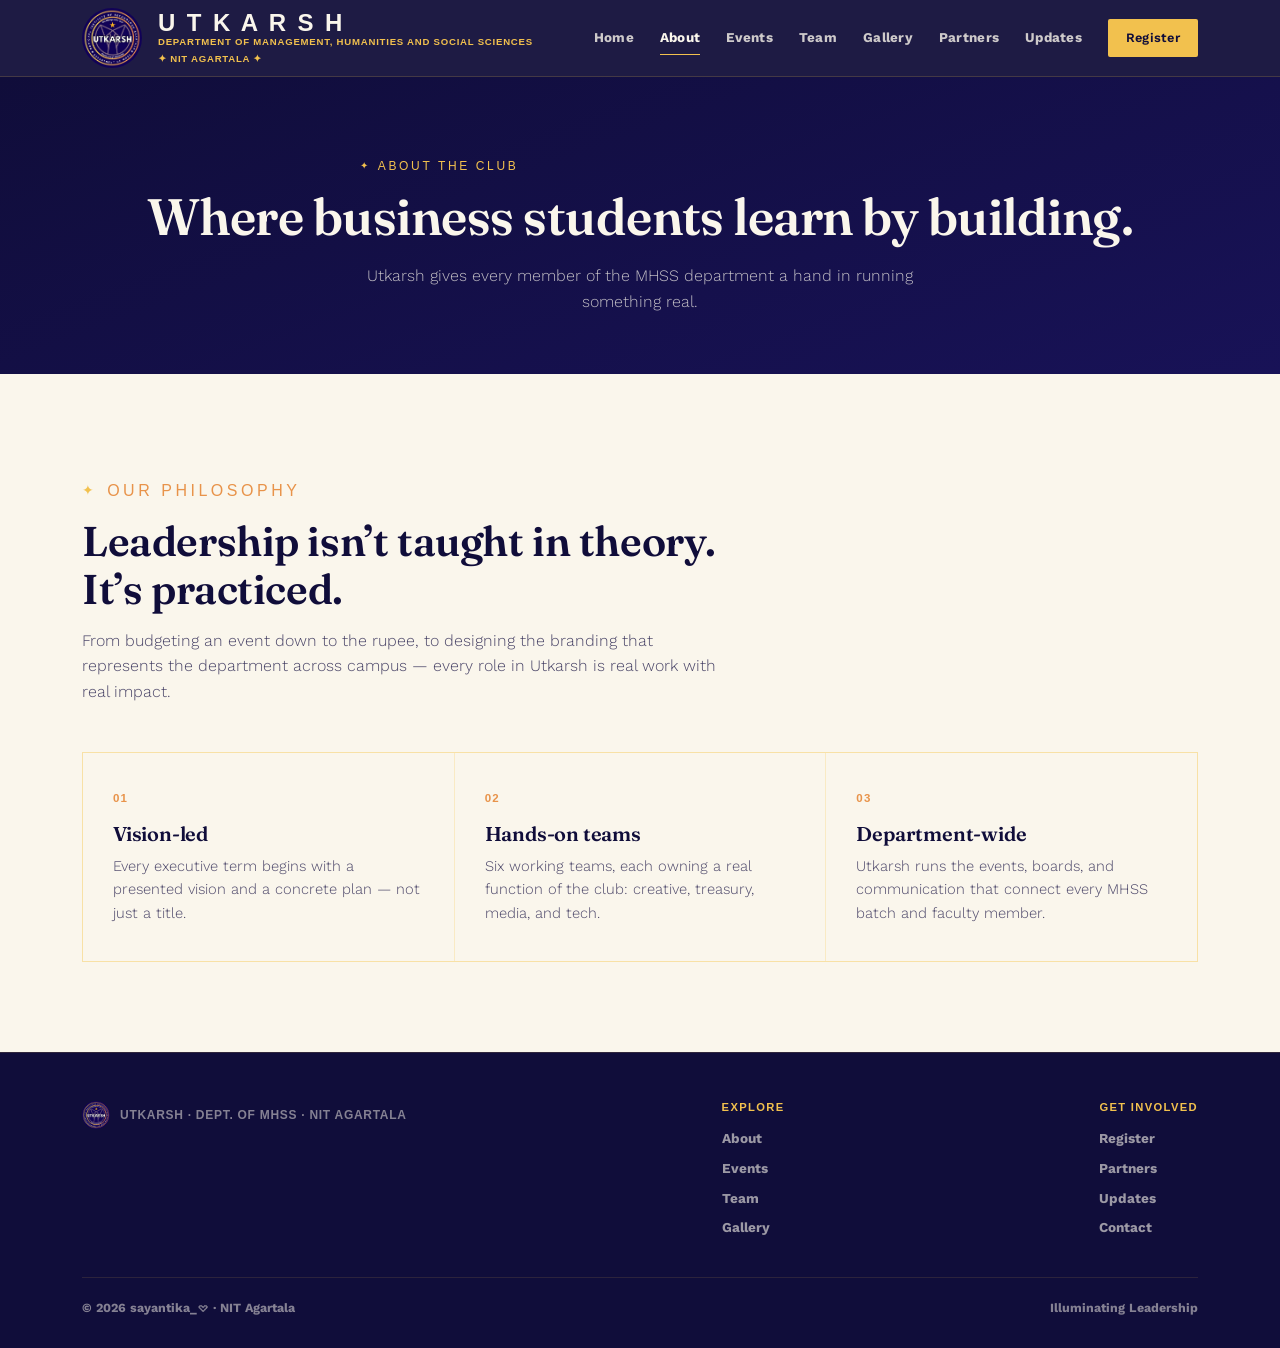
==== about.html @ 3e330f51 "Add files via upload" ====
<!DOCTYPE html>
<html lang="en">

<head>
  <meta charset="UTF-8">
  <meta name="viewport" content="width=device-width, initial-scale=1.0">
  <title>About — Utkarsh | NIT Agartala</title>
  <link rel="preconnect" href="https://fonts.googleapis.com">
  <link rel="preconnect" href="https://fonts.gstatic.com" crossorigin>
  <link
    href="https://fonts.googleapis.com/css2?family=Fraunces:ital,opsz,wght@0,9..144,300;0,9..144,500;0,9..144,600;0,9..144,700;1,9..144,500&family=Work+Sans:wght@300;400;500;600&family=Space+Mono:wght@400;700&display=swap"
    rel="stylesheet">
  <link rel="stylesheet" href="css/styles.css">
</head>

<body>

  <header>
    <nav class="wrap">
      <a href="index.html" class="brand">
        <img src="assets/utkarsh-logo.jpg" alt="Utkarsh seal">

        <div class="brand-text">
          <strong>U T K A R S H</strong>
          <span><b>Department of Management, Humanities and Social Sciences</span>
          <span>✦ NIT Agartala ✦</span>
        </div>

      </a>
      <div class="nav-links" id="navLinks">
        <a href="index.html">Home</a>
        <a href="about.html" class="active">About</a>
        <a href="events.html">Events</a>
        <a href="team.html">Team</a>
        <a href="gallery.html">Gallery</a>
        <a href="partners.html">Partners</a>
        <a href="updates.html">Updates</a>
        <a href="register.html" class="nav-cta">Register</a>
      </div>
      <button class="menu-btn" id="menuBtn" aria-label="Toggle menu">☰</button>
    </nav>
  </header>

  <section class="page-hero">
    <div class="wrap">
      <p class="eyebrow on-dark">About the Club</p>
      <h1>Where business students learn by building.</h1>
      <p>Utkarsh gives every member of the MHSS department a hand in running something real.</p>
    </div>
  </section>

  <section>
    <div class="wrap">
      <div class="section-head">
        <p class="eyebrow on-light">Our Philosophy</p>
        <h2>Leadership isn’t taught in theory. It’s practiced.</h2>
        <p>From budgeting an event down to the rupee, to designing the branding that represents the department across
          campus — every role in Utkarsh is real work with real impact.</p>
      </div>

      <div class="pillars">
        <div class="pillar">
          <span class="num">01</span>
          <h3>Vision-led</h3>
          <p>Every executive term begins with a presented vision and a concrete plan — not just a title.</p>
        </div>
        <div class="pillar">
          <span class="num">02</span>
          <h3>Hands-on teams</h3>
          <p>Six working teams, each owning a real function of the club: creative, treasury, media, and tech.</p>
        </div>
        <div class="pillar">
          <span class="num">03</span>
          <h3>Department-wide</h3>
          <p>Utkarsh runs the events, boards, and communication that connect every MHSS batch and faculty member.</p>
        </div>
      </div>
    </div>
  </section>

  <footer>
    <div class="wrap">
      <div class="foot-row">
        <div class="foot-brand">
          <img src="assets/utkarsh-logo.jpg" alt="Utkarsh">
          UTKARSH · DEPT. OF MHSS · NIT AGARTALA
        </div>
        <div class="foot-col">
          <h4>Explore</h4>
          <a href="about.html">About</a>
          <a href="events.html">Events</a>
          <a href="team.html">Team</a>
          <a href="gallery.html">Gallery</a>
        </div>
        <div class="foot-col">
          <h4>Get Involved</h4>
          <a href="register.html">Register</a>
          <a href="partners.html">Partners</a>
          <a href="updates.html">Updates</a>
          <a href="contact.html">Contact</a>
        </div>
      </div>
      <div class="foot-bottom">
        <span>© 2026 sayantika_𖹭 · NIT Agartala</span>
        <span>Illuminating Leadership</span>
      </div>
    </div>
  </footer>

  <script src="js/main.js"></script>
</body>

</html>
---- css/styles.css ----
:root {
  --navy-deep: #100d3a;
  --navy: #181257;
  --navy-soft: #241c73;
  --gold: #f2c14e;
  --amber: #e8934a;
  --lav: #9089b8;
  --cream: #faf6ec;
  --ink: #1a1730;
  --ink-soft: #4a4568;
  --line: rgba(242, 193, 78, 0.25);
  --white: #ffffff;
}

* {
  margin: 0;
  padding: 0;
  box-sizing: border-box;
}

html {
  scroll-behavior: smooth;
}

body {
  background: var(--cream);
  color: var(--ink);
  font-family: 'Work Sans', sans-serif;
  font-weight: 400;
  -webkit-font-smoothing: antialiased;
  overflow-x: hidden;
  line-height: 1.6;
}

@media (prefers-reduced-motion: reduce) {
  * {
    animation-duration: 0.001ms !important;
    animation-iteration-count: 1 !important;
    transition-duration: 0.001ms !important;
    scroll-behavior: auto !important;
  }
}

h1,
h2,
h3,
h4 {
  font-family: 'Fraunces', serif;
  font-weight: 600;
  letter-spacing: -0.01em;
  line-height: 1.15;
}

.eyebrow {
  font-family: 'Arial Black', Arial, sans-serif;
  font-size: 0.75rem;
  letter-spacing: 0.22em;
  text-transform: uppercase;
  display: flex;
  align-items: center;
  gap: 0.6em;
}

.eyebrow::before {
  content: "✦";
  color: var(--gold);
  font-size: 0.85em;
}

.eyebrow.on-light {
  color: var(--amber);
}

.eyebrow.on-dark {
  color: var(--gold);
}

a {
  color: inherit;
  text-decoration: none;
}

img {
  max-width: 100%;
  display: block;
}

.wrap {
  max-width: 1180px;
  margin: 0 auto;
  padding: 0 32px;
}

a:focus-visible,
button:focus-visible {
  outline: 2px solid var(--gold);
  outline-offset: 3px;
  border-radius: 3px;
}

/* ---------- NAV ---------- */
header {
  position: sticky;
  top: 0;
  z-index: 100;
  background: rgba(16, 13, 58, 0.94);
  backdrop-filter: blur(12px);
  border-bottom: 1px solid rgba(242, 193, 78, 0.18);
}

nav.wrap {
  display: flex;
  align-items: center;
  justify-content: space-between;
  height: 76px;
}

.brand {
  display: flex;
  align-items: center;
  gap: 16px;
}

.brand img {
  height: 60px;
  width: 60px;
  border-radius: 50%;
  object-fit: cover;
}

.brand-text {
  display: flex;
  flex-direction: column;
  line-height: 1.05;
}

.brand-text strong {
  font-family: 'Arial Black', Arial, sans-serif;
  font-size: 1.5rem;
  color: var(--cream);
  letter-spacing: 0.1em;
}

.brand-text span {
  font-family: 'Arial Black', Arial, sans-serif;
  font-size: 0.6rem;
  letter-spacing: 0.08em;
  color: var(--gold);
  text-transform: uppercase;
  line-height: 1.5;
}

.nav-links {
  display: flex;
  align-items: center;
  gap: 26px;
}

.nav-links a {
  font-size: 0.84rem;
  color: rgba(250, 246, 236, 0.8);
  letter-spacing: 0.02em;
  position: relative;
  padding: 4px 0;
  transition: color .2s ease;
}

.nav-links a::after {
  content: "";
  position: absolute;
  left: 0;
  bottom: -2px;
  width: 0;
  height: 1px;
  background: var(--gold);
  transition: width .25s ease;
}

.nav-links a:hover,
.nav-links a.active {
  color: var(--cream);
}

.nav-links a:hover::after,
.nav-links a.active::after {
  width: 100%;
}

.nav-cta {
  background: var(--gold) !important;
  color: var(--navy-deep) !important;
  padding: 9px 18px !important;
  border-radius: 2px;
  font-weight: 600;
  font-size: 0.8rem !important;
}

.nav-cta::after {
  display: none !important;
}

.nav-cta:hover {
  background: var(--amber) !important;
}

.menu-btn {
  display: none;
  background: none;
  border: none;
  color: var(--cream);
  font-size: 1.5rem;
  cursor: pointer;
}

/* ---------- BUTTONS ---------- */
.btn-row {
  display: flex;
  gap: 16px;
  flex-wrap: wrap;
}

.btn {
  display: inline-flex;
  align-items: center;
  gap: 8px;
  padding: 14px 26px;
  font-size: 0.88rem;
  letter-spacing: 0.02em;
  font-weight: 500;
  border-radius: 2px;
  transition: all .25s ease;
  cursor: pointer;
  border: 1px solid transparent;
}

.btn-primary {
  background: var(--gold);
  color: var(--navy-deep);
  font-weight: 600;
}

.btn-primary:hover {
  background: var(--cream);
  transform: translateY(-1px);
}

.btn-ghost {
  border-color: rgba(250, 246, 236, 0.35);
  color: var(--cream);
}

.btn-ghost:hover {
  border-color: var(--gold);
  color: var(--gold);
}

.btn-dark {
  background: var(--navy-deep);
  color: var(--cream);
}

.btn-dark:hover {
  background: var(--navy-soft);
}

/* ---------- HERO ---------- */
.hero {
  background:
    radial-gradient(circle at 78% 15%, rgba(232, 147, 74, 0.28), transparent 45%),
    radial-gradient(circle at 15% 85%, rgba(242, 193, 78, 0.14), transparent 40%),
    linear-gradient(160deg, var(--navy-deep) 0%, var(--navy) 55%, var(--navy-soft) 100%);
  color: var(--cream);
  position: relative;
  overflow: hidden;
  padding: 96px 0 110px;
}

.hero-grid {
  display: grid;
  grid-template-columns: 1.1fr 0.9fr;
  gap: 40px;
  align-items: center;
}

.hero h1 {
  font-size: clamp(2.6rem, 5.4vw, 4.5rem);
  color: var(--cream);
  margin: 18px 0 22px;
}

.hero h1 em {
  font-style: italic;
  color: var(--gold);
  font-weight: 500;
}

.hero p.lede {
  font-size: 1.08rem;
  line-height: 1.65;
  color: rgba(250, 246, 236, 0.78);
  max-width: 480px;
  margin-bottom: 34px;
  font-weight: 300;
}

/* seal */
.seal-wrap {
  position: relative;
  width: 100%;
  max-width: 430px;
  aspect-ratio: 1/1;
  margin: 0 auto;
}

.orbit-ring {
  position: absolute;
  inset: 0;
  animation: spin 60s linear infinite;
}

@keyframes spin {
  to {
    transform: rotate(360deg);
  }
}

.seal-core {
  position: absolute;
  inset: 14%;
  border-radius: 50%;
  background: radial-gradient(circle at 35% 30%, rgba(242, 193, 78, 0.35), rgba(255, 255, 255, 0.03) 60%);
  display: flex;
  align-items: center;
  justify-content: center;
  box-shadow: 0 0 60px rgba(242, 193, 78, 0.25), inset 0 0 40px rgba(0, 0, 0, 0.35);
}

.seal-core img {
  width: 74%;
  border-radius: 50%;
  filter: drop-shadow(0 8px 30px rgba(0, 0, 0, 0.45));
  animation: breathe 5s ease-in-out infinite;
}

@keyframes breathe {

  0%,
  100% {
    transform: scale(1);
  }

  50% {
    transform: scale(1.025);
  }
}

.seal-dot {
  position: absolute;
  width: 8px;
  height: 8px;
  border-radius: 50%;
  background: var(--gold);
  top: 2%;
  left: 50%;
  transform: translateX(-50%);
  box-shadow: 0 0 10px 2px rgba(242, 193, 78, 0.7);
}

/* ---------- SECTION SHELL ---------- */
section {
  padding: 90px 0;
}

.section-head {
  max-width: 640px;
  margin-bottom: 48px;
}

.section-head h2 {
  font-size: clamp(1.9rem, 3.4vw, 2.6rem);
  margin-top: 14px;
  color: var(--navy-deep);
}

.section-head p {
  color: var(--ink-soft);
  font-size: 1rem;
  margin-top: 14px;
  font-weight: 300;
}

/* ---------- ABOUT PILLARS ---------- */
.pillars {
  display: grid;
  grid-template-columns: repeat(3, 1fr);
  gap: 1px;
  background: var(--line);
  border: 1px solid var(--line);
}

.pillar {
  background: var(--cream);
  padding: 36px 30px;
}

.pillar .num {
  font-family: 'Arial Black', Arial, sans-serif;
  font-size: 0.72rem;
  color: var(--amber);
  letter-spacing: 0.1em;
  margin-bottom: 14px;
  display: block;
}

.pillar h3 {
  font-size: 1.25rem;
  color: var(--navy-deep);
  margin-bottom: 10px;
}

.pillar p {
  color: var(--ink-soft);
  font-size: 0.92rem;
  line-height: 1.6;
  font-weight: 300;
}

/* ---------- TEAMS / CARDS ---------- */
.team-grid,
.event-grid,
.partner-grid {
  display: grid;
  grid-template-columns: repeat(auto-fit, minmax(260px, 1fr));
  gap: 22px;
}

.card {
  background: #fff;
  border: 1px solid rgba(24, 18, 87, 0.08);
  border-radius: 2px;
  padding: 28px 24px;
  transition: transform .25s ease, box-shadow .25s ease;
}

.card:hover {
  transform: translateY(-4px);
  box-shadow: 0 12px 30px rgba(16, 13, 58, 0.08);
}

.card .tag {
  font-family: 'Arial Black', Arial, sans-serif;
  font-size: 0.65rem;
  letter-spacing: 0.14em;
  color: var(--gold);
  text-transform: uppercase;
  margin-bottom: 12px;
  display: block;
}

.card h3 {
  font-size: 1.2rem;
  color: var(--navy-deep);
  margin-bottom: 12px;
}

.card p,
.card li {
  font-size: 0.9rem;
  color: var(--ink-soft);
  font-weight: 300;
  line-height: 1.55;
}

.card ul {
  list-style: none;
  margin-top: 12px;
}

.card li {
  padding-left: 16px;
  position: relative;
  margin-bottom: 8px;
}

.card li::before {
  content: "";
  position: absolute;
  left: 0;
  top: 8px;
  width: 5px;
  height: 5px;
  border-radius: 50%;
  background: var(--amber);
}

/* dark variant */
.teams-dark {
  background: var(--navy-deep);
  color: var(--cream);
}

.teams-dark .section-head h2 {
  color: var(--cream);
}

.teams-dark .section-head p {
  color: rgba(250, 246, 236, 0.65);
}

.teams-dark .card {
  background: var(--navy);
  border-color: rgba(242, 193, 78, 0.15);
}

.teams-dark .card h3 {
  color: var(--cream);
}

.teams-dark .card p,
.teams-dark .card li {
  color: rgba(250, 246, 236, 0.72);
}

/* ---------- GALLERY TIMELINE ---------- */
.timeline {
  position: relative;
  max-width: 800px;
  margin: 0 auto;
}

.timeline::before {
  content: "";
  position: absolute;
  left: 28px;
  top: 0;
  bottom: 0;
  width: 2px;
  background: var(--line);
}

.timeline-item {
  position: relative;
  padding-left: 80px;
  margin-bottom: 50px;
}

.timeline-item::before {
  content: "";
  position: absolute;
  left: 20px;
  top: 8px;
  width: 18px;
  height: 18px;
  border-radius: 50%;
  background: var(--gold);
  border: 4px solid var(--cream);
  box-shadow: 0 0 0 2px var(--gold);
}

.timeline-year {
  font-family: 'Arial Black', Arial, sans-serif;
  font-size: 0.85rem;
  color: var(--amber);
  letter-spacing: 0.1em;
  margin-bottom: 8px;
}

.timeline-content {
  background: #fff;
  border: 1px solid rgba(24, 18, 87, 0.08);
  padding: 24px;
  border-radius: 2px;
}

.timeline-content h3 {
  font-size: 1.25rem;
  color: var(--navy-deep);
  margin-bottom: 10px;
}

/* ---------- FORMS ---------- */
.form-card {
  background: #fff;
  border: 1px solid rgba(24, 18, 87, 0.08);
  padding: 40px;
  border-radius: 2px;
  max-width: 640px;
  margin: 0 auto;
}

.form-group {
  margin-bottom: 22px;
}

.form-group label {
  display: block;
  font-size: 0.85rem;
  font-weight: 500;
  color: var(--navy-deep);
  margin-bottom: 8px;
}

.form-group input,
.form-group select,
.form-group textarea {
  width: 100%;
  padding: 13px 16px;
  border: 1px solid rgba(24, 18, 87, 0.15);
  border-radius: 2px;
  font-family: inherit;
  font-size: 0.95rem;
  background: var(--cream);
  color: var(--ink);
  transition: border-color .2s;
}

.form-group input:focus,
.form-group select:focus,
.form-group textarea:focus {
  outline: none;
  border-color: var(--gold);
}

.form-group textarea {
  min-height: 120px;
  resize: vertical;
}

/* ---------- UPDATES / NOTICES ---------- */
.notice-list {
  display: flex;
  flex-direction: column;
  gap: 16px;
}

.notice {
  background: #fff;
  border-left: 4px solid var(--gold);
  padding: 20px 24px;
  border-radius: 0 2px 2px 0;
  box-shadow: 0 2px 12px rgba(16, 13, 58, 0.04);
}

.notice .date {
  font-family: 'Arial Black', Arial, sans-serif;
  font-size: 0.7rem;
  color: var(--amber);
  letter-spacing: 0.08em;
  margin-bottom: 6px;
}

.notice h4 {
  font-size: 1.05rem;
  color: var(--navy-deep);
  margin-bottom: 6px;
}

.notice p {
  font-size: 0.9rem;
  color: var(--ink-soft);
  font-weight: 300;
}

/* ---------- PARTNERS ---------- */
.partner-logo {
  height: 60px;
  object-fit: contain;
  filter: grayscale(30%);
  opacity: 0.85;
  transition: all .25s;
}

.partner-logo:hover {
  filter: grayscale(0%);
  opacity: 1;
}

/* ---------- FOOTER ---------- */
footer {
  background: var(--navy-deep);
  color: rgba(250, 246, 236, 0.5);
  padding: 48px 0 30px;
  border-top: 1px solid rgba(242, 193, 78, 0.14);
}

.foot-row {
  display: flex;
  justify-content: space-between;
  align-items: flex-start;
  flex-wrap: wrap;
  gap: 32px;
  margin-bottom: 30px;
}

.foot-brand {
  display: flex;
  align-items: center;
  gap: 10px;
  font-family: 'Arial Black', Arial, sans-serif;
  font-size: 0.75rem;
  letter-spacing: 0.06em;
}

.foot-brand img {
  height: 28px;
  width: 28px;
  border-radius: 50%;
}

.foot-col h4 {
  font-family: 'Arial Black', Arial, sans-serif;
  font-size: 0.7rem;
  letter-spacing: 0.12em;
  color: var(--gold);
  text-transform: uppercase;
  margin-bottom: 14px;
}

.foot-col a {
  display: block;
  font-size: 0.85rem;
  color: rgba(250, 246, 236, 0.6);
  margin-bottom: 8px;
  transition: color .2s;
}

.foot-col a:hover {
  color: var(--gold);
}

.foot-bottom {
  border-top: 1px solid rgba(242, 193, 78, 0.12);
  padding-top: 20px;
  display: flex;
  justify-content: space-between;
  flex-wrap: wrap;
  gap: 12px;
  font-size: 0.78rem;
}

/* ---------- PAGE HERO (inner pages) ---------- */
.page-hero {
  background: linear-gradient(160deg, var(--navy-deep), var(--navy));
  color: var(--cream);
  padding: 80px 0 60px;
  text-align: center;
}

.page-hero h1 {
  font-size: clamp(2.2rem, 4vw, 3.2rem);
  margin: 12px 0 16px;
}

.page-hero p {
  max-width: 560px;
  margin: 0 auto;
  color: rgba(250, 246, 236, 0.75);
  font-weight: 300;
}

/* ---------- RESPONSIVE ---------- */
@media (max-width:980px) {
  .hero-grid {
    grid-template-columns: 1fr;
    text-align: center;
  }

  .hero p.lede {
    margin-left: auto;
    margin-right: auto;
  }

  .btn-row {
    justify-content: center;
  }

  .seal-wrap {
    max-width: 300px;
    margin-top: 20px;
  }

  .pillars {
    grid-template-columns: 1fr;
  }

  .nav-links {
    position: fixed;
    top: 76px;
    left: 11;
    right: 0;
    bottom: 50;
    background: rgba(16, 13, 58, 0.82);
    backdrop-filter: blur(20px);
    -webkit-backdrop-filter: blur(20px);
    flex-direction: column;
    justify-content: flex-start;
    padding: 40px 32px;
    gap: 22px;
    transform: translateX(100%);
    transition: transform .3s ease;
    z-index: 99;
  }

  .nav-links.open {
    transform: translateX(0);
  }

  .menu-btn {
    display: block;
  }

  .timeline::before {
    left: 18px;
  }

  .timeline-item {
    padding-left: 60px;
  }

  .timeline-item::before {
    left: 10px;
  }
}

@media (max-width:560px) {
  .wrap {
    padding: 0 20px;
  }

  section {
    padding: 70px 0;
  }

  .form-card {
    padding: 28px 20px;
  }
}

/* ---------- FADE-UP ANIMATION ---------- */
.fade-up {
  opacity: 0;
  transform: translateY(28px);
  transition: opacity 0.7s ease, transform 0.7s ease;
}

.fade-up.visible {
  opacity: 1;
  transform: translateY(0);
}

/* Stagger children slightly */
.fade-up:nth-child(2) {
  transition-delay: 0.08s;
}

.fade-up:nth-child(3) {
  transition-delay: 0.16s;
}

.fade-up:nth-child(4) {
  transition-delay: 0.24s;
}

.fade-up:nth-child(5) {
  transition-delay: 0.32s;
}

.fade-up:nth-child(6) {
  transition-delay: 0.40s;
}

/* ---------- SMALL UTILITIES ---------- */
.text-center {
  text-align: center;
}

.mt-40 {
  margin-top: 40px;
}

.mt-60 {
  margin-top: 60px;
}
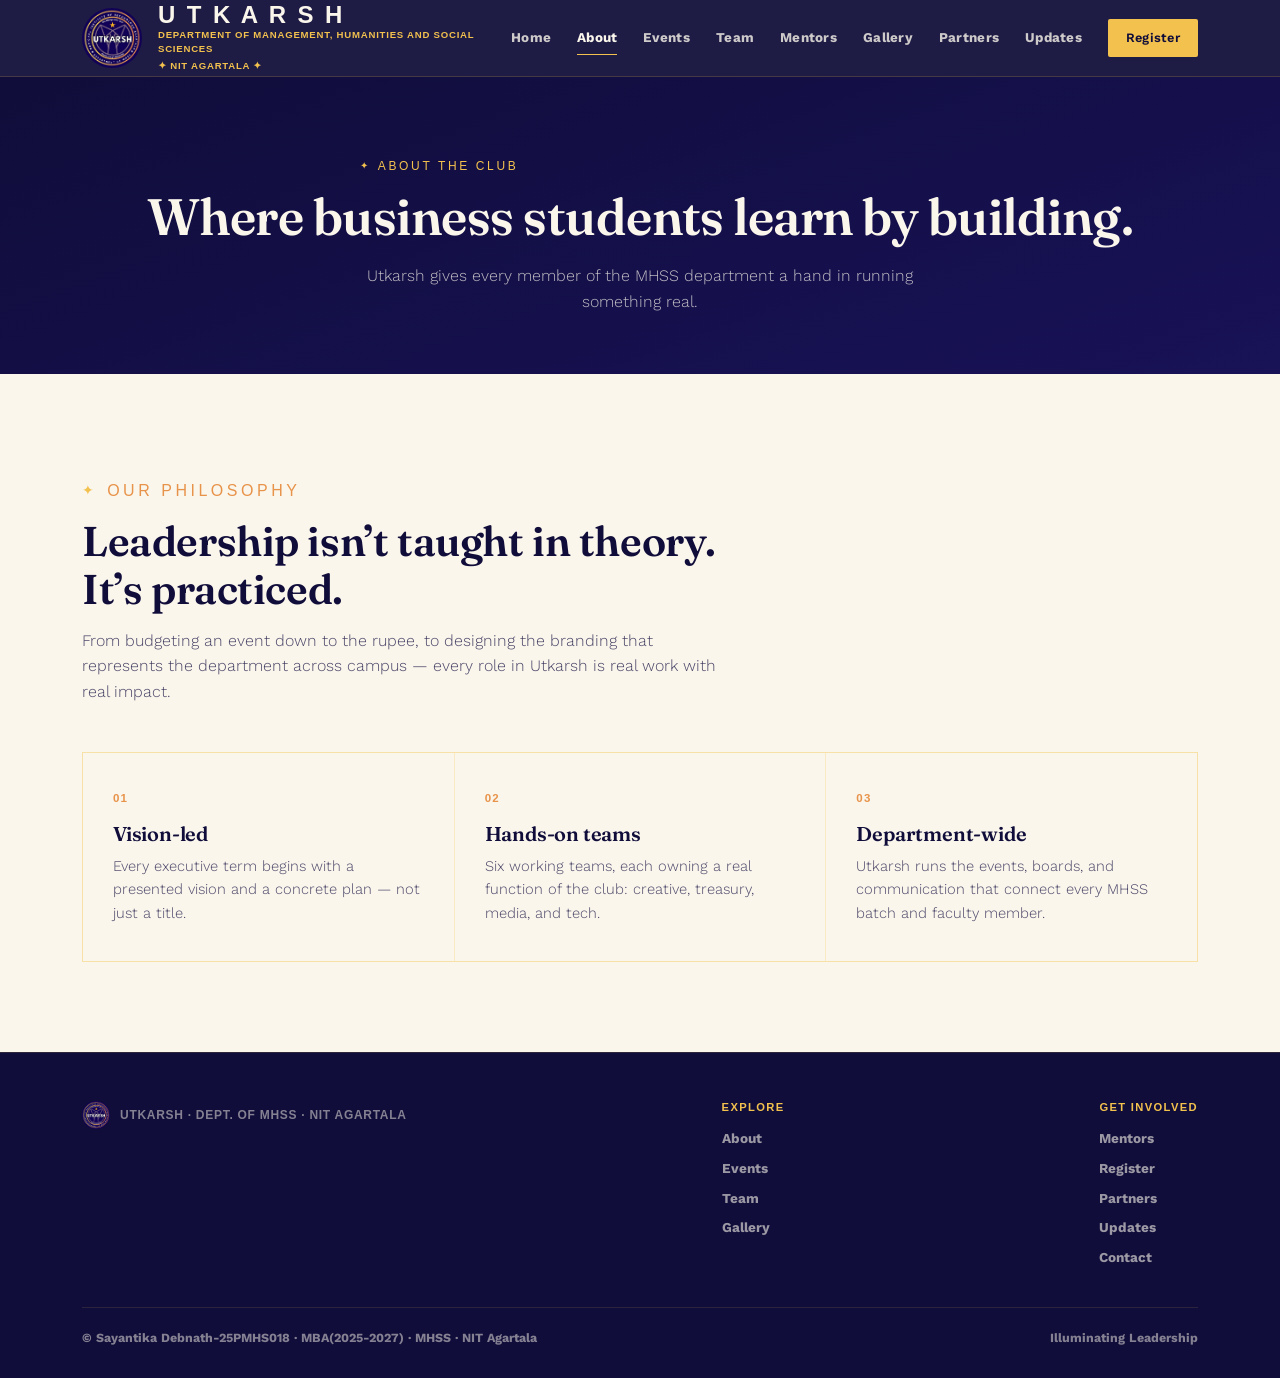
==== commit 2e632111: "Update about.html" ====
--- a/about.html
+++ b/about.html
@@ -29,9 +29,10 @@
       </a>
       <div class="nav-links" id="navLinks">
         <a href="index.html">Home</a>
-        <a href="about.html" class="active">About</a>
+        <a href="about.html">About</a>
         <a href="events.html">Events</a>
         <a href="team.html">Team</a>
+        <a href="mentors.html">Mentors</a>
         <a href="gallery.html">Gallery</a>
         <a href="partners.html">Partners</a>
         <a href="updates.html">Updates</a>
@@ -94,6 +95,7 @@
         </div>
         <div class="foot-col">
           <h4>Get Involved</h4>
+          <a href="mentors.html">Mentors</a>
           <a href="register.html">Register</a>
           <a href="partners.html">Partners</a>
           <a href="updates.html">Updates</a>
@@ -101,7 +103,7 @@
         </div>
       </div>
       <div class="foot-bottom">
-        <span>© 2026 sayantika_𖹭 · NIT Agartala</span>
+        <span>© Sayantika Debnath-25PMHS018 · MBA(2025-2027) · MHSS · NIT Agartala</span>
         <span>Illuminating Leadership</span>
       </div>
     </div>
@@ -110,4 +112,4 @@
   <script src="js/main.js"></script>
 </body>
 
-</html>+</html>
--- a/css/styles.css
+++ b/css/styles.css
@@ -647,6 +647,27 @@
   color: var(--amber);
   letter-spacing: 0.08em;
   margin-bottom: 6px;
+}
+
+.nav-links a::after {
+  content: "";
+  position: absolute;
+  left: 0;
+  bottom: -2px;
+  width: 0;
+  height: 1px;
+  background: var(--gold);
+  transition: width .25s ease;
+}
+
+.nav-links a:hover,
+.nav-links a.active {
+  color: var(--cream);
+}
+
+.nav-links a:hover::after,
+.nav-links a.active::after {
+  width: 100%;
 }
 
 .notice h4 {
@@ -880,4 +901,302 @@
 
 .mt-60 {
   margin-top: 60px;
-}+}
+
+/* ========== Success Popup ========== */
+.success-overlay {
+  position: fixed;
+  inset: 0;
+  background: rgba(16, 13, 58, 0.75);
+  backdrop-filter: blur(6px);
+  display: flex;
+  align-items: center;
+  justify-content: center;
+  z-index: 9999;
+  opacity: 0;
+  visibility: hidden;
+  transition: all 0.3s ease;
+}
+
+.success-overlay.show {
+  opacity: 1;
+  visibility: visible;
+}
+
+.success-modal {
+  background: var(--cream);
+  width: 90%;
+  max-width: 420px;
+  border-radius: 12px;
+  padding: 40px 30px;
+  text-align: center;
+  box-shadow: 0 25px 50px rgba(0, 0, 0, 0.25);
+  transform: scale(0.8);
+  transition: transform 0.35s cubic-bezier(0.34, 1.56, 0.64, 1);
+}
+
+.success-overlay.show .success-modal {
+  transform: scale(1);
+}
+
+.success-icon {
+  font-size: 4.5rem;
+  margin-bottom: 16px;
+  animation: clap 0.8s ease infinite alternate;
+}
+
+@keyframes clap {
+  from {
+    transform: scale(1) rotate(-8deg);
+  }
+
+  to {
+    transform: scale(1.15) rotate(8deg);
+  }
+}
+
+.success-modal h3 {
+  font-size: 1.6rem;
+  color: var(--navy-deep);
+  margin-bottom: 10px;
+}
+
+.success-modal p {
+  color: var(--ink-soft);
+  font-size: 1rem;
+  margin-bottom: 28px;
+  line-height: 1.5;
+}
+
+.success-modal .btn {
+  min-width: 140px;
+  justify-content: center;
+}
+
+/* ========== MENTORS PAGE ========== */
+.mentors-grid {
+  display: grid;
+  grid-template-columns: repeat(auto-fit, minmax(240px, 1fr));
+  gap: 36px;
+  max-width: 1100px;
+  margin: 0 auto;
+}
+
+.mentor-card {
+  background: #fff;
+  border-radius: 6px;
+  overflow: hidden;
+  text-align: center;
+  transition: transform 0.3s ease, box-shadow 0.3s ease;
+  border: 1px solid rgba(24, 18, 87, 0.06);
+}
+
+.mentor-card:hover {
+  transform: translateY(-6px);
+  box-shadow: 0 18px 40px rgba(16, 13, 58, 0.12);
+}
+
+/* Sleek Frame */
+.mentor-frame {
+  position: relative;
+  width: 100%;
+  aspect-ratio: 3/4;
+  overflow: hidden;
+  background: var(--navy-deep);
+  padding: 10px;
+}
+
+.mentor-frame::before {
+  content: "";
+  position: absolute;
+  inset: 8px;
+  border: 1.5px solid var(--gold);
+  border-radius: 2px;
+  pointer-events: none;
+  z-index: 2;
+}
+
+.mentor-frame img {
+  width: 100%;
+  height: 100%;
+  object-fit: cover;
+  object-position: top center;
+  display: block;
+  border-radius: 2px;
+}
+
+.mentor-info {
+  padding: 22px 18px 26px;
+}
+
+.mentor-info h3 {
+  font-size: 1.2rem;
+  color: var(--navy-deep);
+  margin-bottom: 6px;
+  font-weight: 600;
+}
+
+.mentor-info .designation {
+  font-family: 'Space Mono', monospace;
+  font-size: 0.72rem;
+  letter-spacing: 0.08em;
+  color: var(--amber);
+  text-transform: uppercase;
+  margin-bottom: 4px;
+}
+
+.mentor-info .dept {
+  font-size: 0.88rem;
+  color: var(--ink-soft);
+  margin-bottom: 12px;
+  font-weight: 300;
+}
+
+.mentor-email {
+  display: inline-block;
+  font-size: 0.84rem;
+  color: var(--navy);
+  border-bottom: 1px solid transparent;
+  transition: all 0.2s ease;
+}
+
+.mentor-email:hover {
+  color: var(--amber);
+  border-bottom-color: var(--amber);
+}
+
+/* Responsive */
+@media (max-width: 600px) {
+  .mentors-grid {
+    grid-template-columns: repeat(auto-fit, minmax(200px, 1fr));
+    gap: 24px;
+  }
+}
+
+/* ========== TEAM MEMBERS (Interactive Cards) ========== */
+.section-label {
+  margin-bottom: 28px;
+}
+
+.team-members-grid {
+  display: grid;
+  grid-template-columns: repeat(auto-fit, minmax(240px, 1fr));
+  gap: 32px;
+}
+
+.team-members-grid.leadership {
+  grid-template-columns: repeat(auto-fit, minmax(280px, 1fr));
+  max-width: 700px;
+  margin: 0 auto 20px;
+}
+
+.member-card {
+  background: #fff;
+  border-radius: 8px;
+  overflow: hidden;
+  text-align: center;
+  transition: all 0.35s cubic-bezier(0.25, 0.8, 0.25, 1);
+  border: 1px solid rgba(24, 18, 87, 0.06);
+  position: relative;
+}
+
+.member-card:hover {
+  transform: translateY(-8px);
+  box-shadow: 0 20px 45px rgba(16, 13, 58, 0.14);
+}
+
+/* Creative Frame */
+.member-frame {
+  position: relative;
+  width: 100%;
+  aspect-ratio: 1/1.15;
+  overflow: hidden;
+  background: linear-gradient(145deg, var(--navy-deep), var(--navy-soft));
+}
+
+.member-frame img {
+  width: 100%;
+  height: 100%;
+  object-fit: cover;
+  object-position: top center;
+  transition: transform 0.5s ease;
+}
+
+.member-card:hover .member-frame img {
+  transform: scale(1.06);
+}
+
+/* Dynamic gold frame border */
+.frame-border {
+  position: absolute;
+  inset: 12px;
+  border: 1.5px solid var(--gold);
+  border-radius: 4px;
+  pointer-events: none;
+  z-index: 2;
+  opacity: 0.85;
+  transition: all 0.35s ease;
+}
+
+.member-card:hover .frame-border {
+  inset: 8px;
+  opacity: 1;
+  box-shadow: 0 0 0 1px rgba(242, 193, 78, 0.3);
+}
+
+/* Featured (President & GS) stronger frame */
+.member-card.featured .frame-border {
+  border-width: 2px;
+  inset: 14px;
+}
+
+.member-card.featured:hover .frame-border {
+  inset: 10px;
+}
+
+.member-info {
+  padding: 22px 16px 26px;
+}
+
+.member-info .role {
+  display: inline-block;
+  font-family: 'Space Mono', monospace;
+  font-size: 0.68rem;
+  letter-spacing: 0.12em;
+  text-transform: uppercase;
+  color: var(--amber);
+  margin-bottom: 8px;
+}
+
+.member-info h3 {
+  font-size: 1.15rem;
+  color: var(--navy-deep);
+  margin-bottom: 6px;
+  font-weight: 600;
+}
+
+.member-info .meta {
+  font-size: 0.84rem;
+  color: var(--ink-soft);
+  margin-bottom: 12px;
+  font-weight: 300;
+}
+
+.member-email {
+  display: inline-block;
+  font-size: 0.82rem;
+  color: var(--navy);
+  transition: color 0.2s ease;
+}
+
+.member-email:hover {
+  color: var(--amber);
+}
+
+/* Responsive */
+@media (max-width: 600px) {
+  .team-members-grid {
+    grid-template-columns: repeat(auto-fit, minmax(200px, 1fr));
+    gap: 22px;
+  }
+}
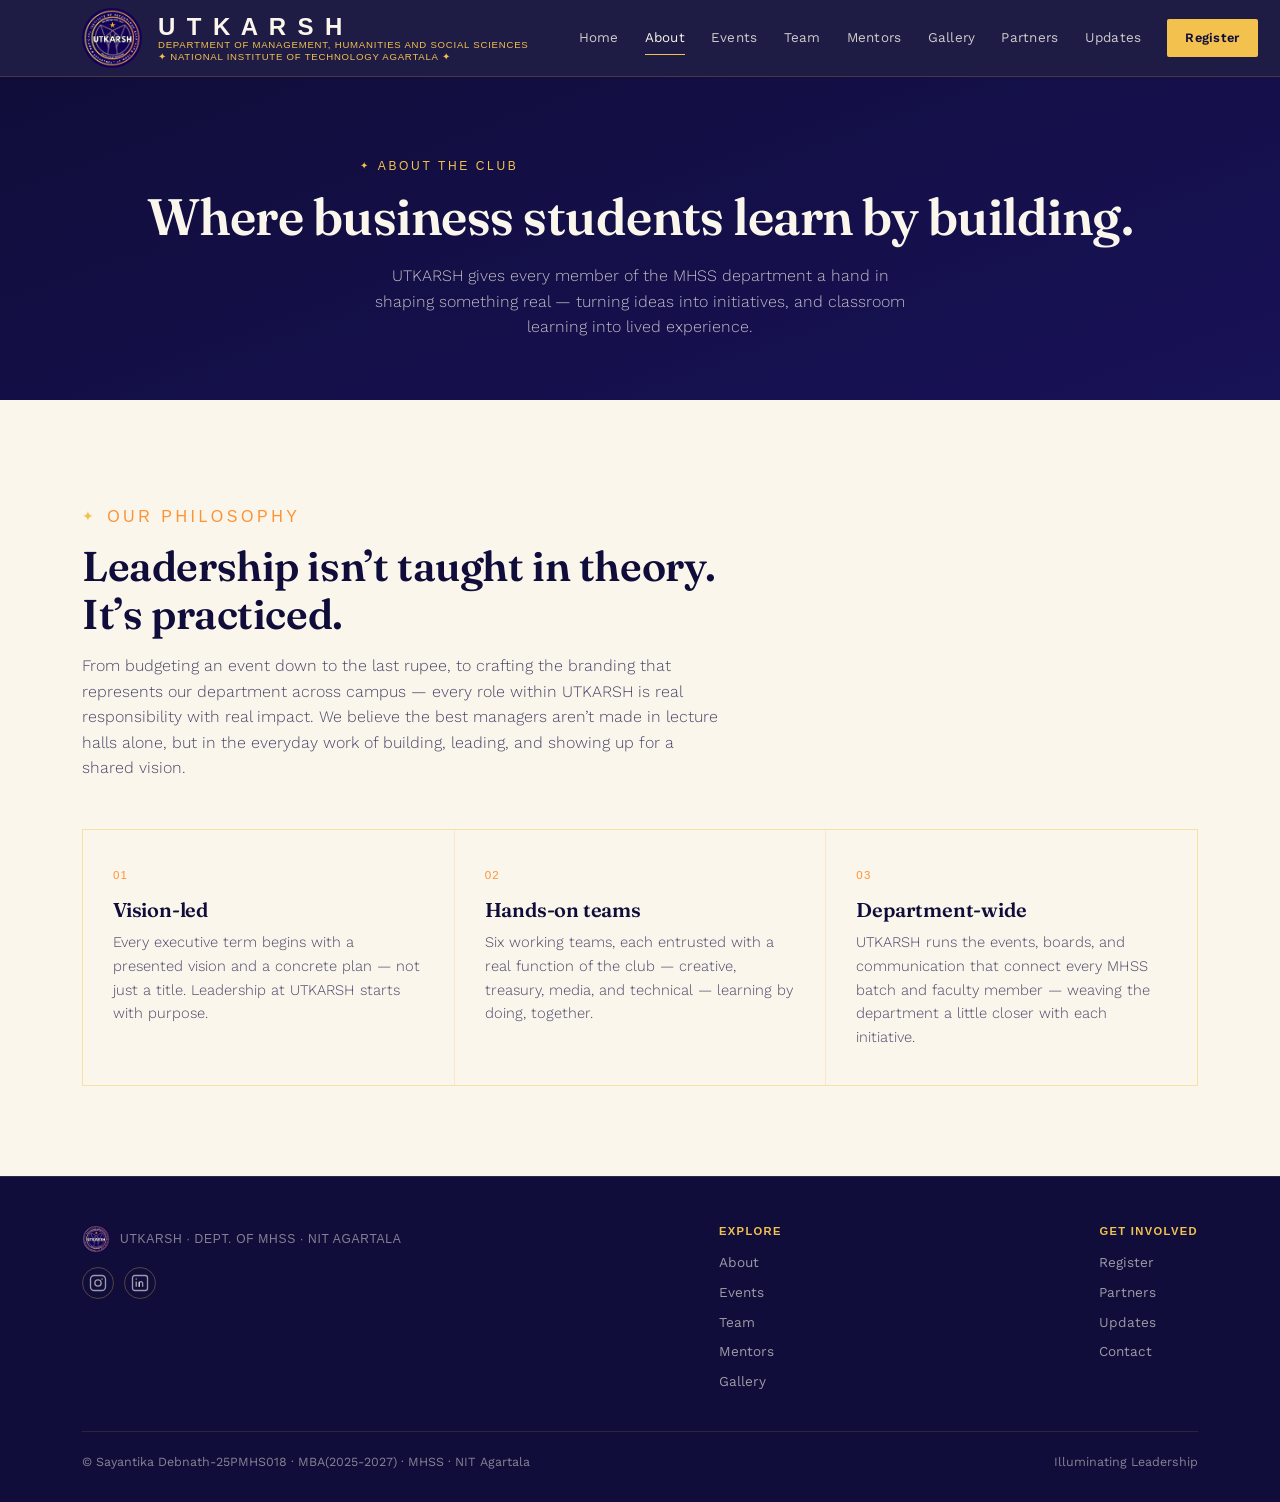
==== commit df64e07d: "Update about.html" ====
--- a/about.html
+++ b/about.html
@@ -4,7 +4,7 @@
 <head>
   <meta charset="UTF-8">
   <meta name="viewport" content="width=device-width, initial-scale=1.0">
-  <title>About — Utkarsh | NIT Agartala</title>
+  <title>About — UTKARSH | NIT Agartala</title>
   <link rel="preconnect" href="https://fonts.googleapis.com">
   <link rel="preconnect" href="https://fonts.gstatic.com" crossorigin>
   <link
@@ -19,17 +19,15 @@
     <nav class="wrap">
       <a href="index.html" class="brand">
         <img src="assets/utkarsh-logo.jpg" alt="Utkarsh seal">
-
         <div class="brand-text">
           <strong>U T K A R S H</strong>
-          <span><b>Department of Management, Humanities and Social Sciences</span>
-          <span>✦ NIT Agartala ✦</span>
+          <span class="dept">Department of Management, Humanities and Social Sciences</span>
+          <span class="institute">✦ National Institute of Technology Agartala ✦</span>
         </div>
-
       </a>
       <div class="nav-links" id="navLinks">
         <a href="index.html">Home</a>
-        <a href="about.html">About</a>
+        <a href="about.html" class="active">About</a>
         <a href="events.html">Events</a>
         <a href="team.html">Team</a>
         <a href="mentors.html">Mentors</a>
@@ -46,7 +44,8 @@
     <div class="wrap">
       <p class="eyebrow on-dark">About the Club</p>
       <h1>Where business students learn by building.</h1>
-      <p>Utkarsh gives every member of the MHSS department a hand in running something real.</p>
+      <p>UTKARSH gives every member of the MHSS department a hand in shaping something real — turning ideas into
+        initiatives, and classroom learning into lived experience.</p>
     </div>
   </section>
 
@@ -55,25 +54,30 @@
       <div class="section-head">
         <p class="eyebrow on-light">Our Philosophy</p>
         <h2>Leadership isn’t taught in theory. It’s practiced.</h2>
-        <p>From budgeting an event down to the rupee, to designing the branding that represents the department across
-          campus — every role in Utkarsh is real work with real impact.</p>
+        <p>From budgeting an event down to the last rupee, to crafting the branding that represents our department
+          across campus — every role within UTKARSH is real responsibility with real impact. We believe the best
+          managers aren’t made in lecture halls alone, but in the everyday work of building, leading, and showing up for
+          a shared vision.</p>
       </div>
 
       <div class="pillars">
         <div class="pillar">
           <span class="num">01</span>
           <h3>Vision-led</h3>
-          <p>Every executive term begins with a presented vision and a concrete plan — not just a title.</p>
+          <p>Every executive term begins with a presented vision and a concrete plan — not just a title. Leadership at
+            UTKARSH starts with purpose.</p>
         </div>
         <div class="pillar">
           <span class="num">02</span>
           <h3>Hands-on teams</h3>
-          <p>Six working teams, each owning a real function of the club: creative, treasury, media, and tech.</p>
+          <p>Six working teams, each entrusted with a real function of the club — creative, treasury, media, and
+            technical — learning by doing, together.</p>
         </div>
         <div class="pillar">
           <span class="num">03</span>
           <h3>Department-wide</h3>
-          <p>Utkarsh runs the events, boards, and communication that connect every MHSS batch and faculty member.</p>
+          <p>UTKARSH runs the events, boards, and communication that connect every MHSS batch and faculty member —
+            weaving the department a little closer with each initiative.</p>
         </div>
       </div>
     </div>
@@ -82,20 +86,45 @@
   <footer>
     <div class="wrap">
       <div class="foot-row">
+
         <div class="foot-brand">
-          <img src="assets/utkarsh-logo.jpg" alt="Utkarsh">
-          UTKARSH · DEPT. OF MHSS · NIT AGARTALA
+          <div class="foot-brand-top">
+            <img src="assets/utkarsh-logo.jpg" alt="Utkarsh">
+            UTKARSH · DEPT. OF MHSS · NIT AGARTALA
+          </div>
+
+          <div class="foot-social">
+            <a href="https://www.instagram.com/YOUR_HANDLE" target="_blank" rel="noopener noreferrer"
+              aria-label="Instagram">
+              <svg viewBox="0 0 24 24" width="18" height="18" fill="none" stroke="currentColor" stroke-width="1.8">
+                <rect x="2" y="2" width="20" height="20" rx="5" />
+                <circle cx="12" cy="12" r="4.2" />
+                <circle cx="17.4" cy="6.6" r="1.1" fill="currentColor" stroke="none" />
+              </svg>
+            </a>
+            <a href="https://www.linkedin.com/company/YOUR_PAGE" target="_blank" rel="noopener noreferrer"
+              aria-label="LinkedIn">
+              <svg viewBox="0 0 24 24" width="18" height="18" fill="none" stroke="currentColor" stroke-width="1.8">
+                <rect x="2" y="2" width="20" height="20" rx="3" />
+                <line x1="7" y1="10" x2="7" y2="17" />
+                <circle cx="7" cy="6.6" r="1" fill="currentColor" stroke="none" />
+                <path d="M11 17v-4.2c0-1.6 1-2.6 2.4-2.6 1.3 0 2.1.9 2.1 2.6V17" />
+                <line x1="11" y1="10.3" x2="11" y2="17" />
+              </svg>
+            </a>
+          </div>
         </div>
+
         <div class="foot-col">
           <h4>Explore</h4>
           <a href="about.html">About</a>
           <a href="events.html">Events</a>
           <a href="team.html">Team</a>
+          <a href="mentors.html">Mentors</a>
           <a href="gallery.html">Gallery</a>
         </div>
         <div class="foot-col">
           <h4>Get Involved</h4>
-          <a href="mentors.html">Mentors</a>
           <a href="register.html">Register</a>
           <a href="partners.html">Partners</a>
           <a href="updates.html">Updates</a>
--- a/css/styles.css
+++ b/css/styles.css
@@ -3,7 +3,7 @@
   --navy: #181257;
   --navy-soft: #241c73;
   --gold: #f2c14e;
-  --amber: #e8934a;
+  --amber: #ff9233;
   --lav: #9089b8;
   --cream: #faf6ec;
   --ink: #1a1730;
@@ -119,13 +119,15 @@
   display: flex;
   align-items: center;
   gap: 16px;
+  flex-shrink: 0;
 }
 
 .brand img {
   height: 60px;
-  width: 60px;
+  width: px;
   border-radius: 50%;
   object-fit: cover;
+  flex-shrink: 0;
 }
 
 .brand-text {
@@ -141,19 +143,30 @@
   letter-spacing: 0.1em;
 }
 
-.brand-text span {
+.brand-text .dept {
   font-family: 'Arial Black', Arial, sans-serif;
   font-size: 0.6rem;
   letter-spacing: 0.08em;
   color: var(--gold);
   text-transform: uppercase;
-  line-height: 1.5;
+  white-space: nowrap;
+}
+
+.brand-text .institute {
+  font-family: 'Arial Black', Arial, sans-serif;
+  font-size: 0.6rem;
+  letter-spacing: 0.08em;
+  color: var(--gold);
+  text-transform: uppercase;
+  margin-top: 2px;
+  white-space: nowrap;
 }
 
 .nav-links {
   display: flex;
   align-items: center;
   gap: 26px;
+  margin-left: 50px;
 }
 
 .nav-links a {
@@ -649,27 +662,6 @@
   margin-bottom: 6px;
 }
 
-.nav-links a::after {
-  content: "";
-  position: absolute;
-  left: 0;
-  bottom: -2px;
-  width: 0;
-  height: 1px;
-  background: var(--gold);
-  transition: width .25s ease;
-}
-
-.nav-links a:hover,
-.nav-links a.active {
-  color: var(--cream);
-}
-
-.nav-links a:hover::after,
-.nav-links a.active::after {
-  width: 100%;
-}
-
 .notice h4 {
   font-size: 1.05rem;
   color: var(--navy-deep);
@@ -715,6 +707,13 @@
 
 .foot-brand {
   display: flex;
+  flex-direction: column;
+  align-items: flex-start;
+  gap: 14px;
+}
+
+.foot-brand-top {
+  display: flex;
   align-items: center;
   gap: 10px;
   font-family: 'Arial Black', Arial, sans-serif;
@@ -726,6 +725,30 @@
   height: 28px;
   width: 28px;
   border-radius: 50%;
+}
+
+.foot-social {
+  display: flex;
+  align-items: center;
+  gap: 10px;
+}
+
+.foot-social a {
+  display: flex;
+  align-items: center;
+  justify-content: center;
+  width: 32px;
+  height: 32px;
+  border-radius: 50%;
+  border: 1px solid rgba(242, 193, 78, 0.3);
+  color: rgba(250, 246, 236, 0.6);
+  transition: color .2s, border-color .2s, background-color .2s;
+}
+
+.foot-social a:hover {
+  color: var(--navy-deep);
+  background-color: var(--gold);
+  border-color: var(--gold);
 }
 
 .foot-col h4 {
@@ -820,6 +843,7 @@
     transform: translateX(100%);
     transition: transform .3s ease;
     z-index: 99;
+    margin-left: 0;
   }
 
   .nav-links.open {
@@ -869,7 +893,6 @@
   transform: translateY(0);
 }
 
-/* Stagger children slightly */
 .fade-up:nth-child(2) {
   transition-delay: 0.08s;
 }
@@ -976,44 +999,37 @@
 /* ========== MENTORS PAGE ========== */
 .mentors-grid {
   display: grid;
-  grid-template-columns: repeat(auto-fit, minmax(240px, 1fr));
+  grid-template-columns: repeat(auto-fill, 350px);
   gap: 36px;
-  max-width: 1100px;
+  justify-content: center;
+  max-width: 1200px;
   margin: 0 auto;
 }
 
 .mentor-card {
+  width: 350px;
   background: #fff;
-  border-radius: 6px;
+  border-radius: 8px;
   overflow: hidden;
   text-align: center;
-  transition: transform 0.3s ease, box-shadow 0.3s ease;
-  border: 1px solid rgba(24, 18, 87, 0.06);
+  transition: all 0.35s cubic-bezier(0.25, 0.8, 0.25, 1);
+  border: 1px solid rgba(24, 18, 87, 0.08);
+  position: relative;
+  display: flex;
+  flex-direction: column;
 }
 
 .mentor-card:hover {
-  transform: translateY(-6px);
-  box-shadow: 0 18px 40px rgba(16, 13, 58, 0.12);
-}
-
-/* Sleek Frame */
+  transform: translateY(-8px);
+  box-shadow: 0 20px 45px rgba(16, 13, 58, 0.14);
+}
+
 .mentor-frame {
   position: relative;
   width: 100%;
   aspect-ratio: 3/4;
   overflow: hidden;
-  background: var(--navy-deep);
-  padding: 10px;
-}
-
-.mentor-frame::before {
-  content: "";
-  position: absolute;
-  inset: 8px;
-  border: 1.5px solid var(--gold);
-  border-radius: 2px;
-  pointer-events: none;
-  z-index: 2;
+  background: linear-gradient(145deg, var(--navy-deep), var(--navy-soft));
 }
 
 .mentor-frame img {
@@ -1022,11 +1038,36 @@
   object-fit: cover;
   object-position: top center;
   display: block;
-  border-radius: 2px;
+  transition: transform 0.5s ease;
+}
+
+.mentor-card:hover .mentor-frame img {
+  transform: scale(1.06);
+}
+
+.mentor-frame::before {
+  content: "";
+  position: absolute;
+  inset: 12px;
+  border: 1.5px solid var(--gold);
+  border-radius: 4px;
+  pointer-events: none;
+  z-index: 2;
+  opacity: 0.85;
+  transition: all 0.35s ease;
+}
+
+.mentor-card:hover .mentor-frame::before {
+  inset: 8px;
+  opacity: 1;
+  box-shadow: 0 0 0 1px rgba(242, 193, 78, 0.3);
 }
 
 .mentor-info {
   padding: 22px 18px 26px;
+  flex-grow: 1;
+  display: flex;
+  flex-direction: column;
 }
 
 .mentor-info h3 {
@@ -1037,7 +1078,7 @@
 }
 
 .mentor-info .designation {
-  font-family: 'Space Mono', monospace;
+  font-family: 'Bricolage Grotesque', sans-serif;
   font-size: 0.72rem;
   letter-spacing: 0.08em;
   color: var(--amber);
@@ -1058,6 +1099,7 @@
   color: var(--navy);
   border-bottom: 1px solid transparent;
   transition: all 0.2s ease;
+  margin-top: auto;
 }
 
 .mentor-email:hover {
@@ -1065,32 +1107,32 @@
   border-bottom-color: var(--amber);
 }
 
-/* Responsive */
 @media (max-width: 600px) {
   .mentors-grid {
-    grid-template-columns: repeat(auto-fit, minmax(200px, 1fr));
-    gap: 24px;
-  }
-}
-
-/* ========== TEAM MEMBERS (Interactive Cards) ========== */
+    grid-template-columns: repeat(auto-fill, minmax(220px, 1fr));
+    justify-content: center;
+  }
+
+  .mentor-card {
+    width: 100%;
+    max-width: 300px;
+  }
+}
+
+/* ========== TEAM PAGE ========== */
 .section-label {
   margin-bottom: 28px;
 }
 
 .team-members-grid {
   display: grid;
-  grid-template-columns: repeat(auto-fit, minmax(240px, 1fr));
+  grid-template-columns: repeat(auto-fill, 300px);
   gap: 32px;
-}
-
-.team-members-grid.leadership {
-  grid-template-columns: repeat(auto-fit, minmax(280px, 1fr));
-  max-width: 700px;
-  margin: 0 auto 20px;
+  justify-content: center;
 }
 
 .member-card {
+  width: 300px;
   background: #fff;
   border-radius: 8px;
   overflow: hidden;
@@ -1098,6 +1140,8 @@
   transition: all 0.35s cubic-bezier(0.25, 0.8, 0.25, 1);
   border: 1px solid rgba(24, 18, 87, 0.06);
   position: relative;
+  display: flex;
+  flex-direction: column;
 }
 
 .member-card:hover {
@@ -1105,11 +1149,10 @@
   box-shadow: 0 20px 45px rgba(16, 13, 58, 0.14);
 }
 
-/* Creative Frame */
 .member-frame {
   position: relative;
   width: 100%;
-  aspect-ratio: 1/1.15;
+  aspect-ratio: 1 / 1.15;
   overflow: hidden;
   background: linear-gradient(145deg, var(--navy-deep), var(--navy-soft));
 }
@@ -1126,7 +1169,6 @@
   transform: scale(1.06);
 }
 
-/* Dynamic gold frame border */
 .frame-border {
   position: absolute;
   inset: 12px;
@@ -1144,23 +1186,32 @@
   box-shadow: 0 0 0 1px rgba(242, 193, 78, 0.3);
 }
 
-/* Featured (President & GS) stronger frame */
+.member-card.featured {
+  border: 1px solid rgba(242, 193, 78, 0.25);
+}
+
 .member-card.featured .frame-border {
   border-width: 2px;
-  inset: 14px;
+  border-color: var(--gold);
+  inset: 10px;
+  box-shadow: 0 0 15px rgba(242, 193, 78, 0.35);
 }
 
 .member-card.featured:hover .frame-border {
   inset: 10px;
+  box-shadow: 0 0 18px rgba(242, 193, 78, 0.5);
 }
 
 .member-info {
   padding: 22px 16px 26px;
+  flex-grow: 1;
+  display: flex;
+  flex-direction: column;
 }
 
 .member-info .role {
   display: inline-block;
-  font-family: 'Space Mono', monospace;
+  font-family: 'Bricolage Grotesque', sans-serif;
   font-size: 0.68rem;
   letter-spacing: 0.12em;
   text-transform: uppercase;
@@ -1187,16 +1238,140 @@
   font-size: 0.82rem;
   color: var(--navy);
   transition: color 0.2s ease;
+  margin-top: auto;
 }
 
 .member-email:hover {
   color: var(--amber);
 }
 
-/* Responsive */
 @media (max-width: 600px) {
   .team-members-grid {
-    grid-template-columns: repeat(auto-fit, minmax(200px, 1fr));
-    gap: 22px;
-  }
-}
+    grid-template-columns: repeat(auto-fill, minmax(200px, 1fr));
+    justify-content: center;
+  }
+
+  .member-card {
+    width: 100%;
+    max-width: 280px;
+  }
+}
+
+/* ========== QUICK LINKS SECTION ========== */
+.quick-links-section {
+  position: relative;
+  padding: 100px 0;
+  overflow: hidden;
+}
+
+.quick-links-bg {
+  position: absolute;
+  inset: 0;
+  width: 100%;
+  height: 100%;
+  object-fit: cover;
+  z-index: 0;
+}
+
+.quick-links-section::before {
+  content: "";
+  position: absolute;
+  inset: 0;
+  background: rgba(16, 13, 58, 0.40);
+  z-index: 1;
+}
+
+.quick-links-section .wrap {
+  position: relative;
+  z-index: 2;
+}
+
+.quick-links-section .section-head h2 {
+  color: var(--cream);
+  text-shadow: 0 2px 10px rgba(0, 0, 0, 0.45);
+}
+
+.quick-links-section .eyebrow.on-light {
+  color: var(--gold);
+  text-shadow: 0 1px 6px rgba(0, 0, 0, 0.35);
+}
+
+.quick-links-section .card {
+  background: rgba(255, 255, 255, 0.40);
+  backdrop-filter: blur(6px);
+  -webkit-backdrop-filter: blur(6px);
+  border: 1px solid rgba(146, 135, 41, 0.148);
+  transition: all 0.3s ease;
+}
+
+.quick-links-section .card:hover {
+  background: rgba(255, 255, 255, 0.55);
+  transform: translateY(-6px);
+  box-shadow: 0 15px 35px rgba(0, 0, 0, 0.2);
+}
+
+.quick-links-section .card .tag {
+  color: var(--amber);
+  text-shadow: 0 1px 4px rgba(0, 0, 0, 0.25);
+}
+
+.quick-links-section .card h3 {
+  color: var(--navy-deep);
+  text-shadow: 0 1px 6px rgba(255, 255, 255, 0.65);
+}
+
+.quick-links-section .card p {
+  color: var(--ink-soft);
+  text-shadow: 0 1px 4px rgba(255, 255, 255, 0.5);
+}
+
+/* ========== QUICK LINKS FIX ========== */
+.quick-links-section .team-grid {
+  display: grid;
+  grid-template-columns: repeat(2, 1fr);
+  gap: 24px;
+}
+
+.quick-links-section .card {
+  background: rgba(255, 255, 255, 0.50);
+  backdrop-filter: blur(8px);
+  -webkit-backdrop-filter: blur(8px);
+  border: 1px solid rgba(255, 255, 255, 0.25);
+  border-radius: 8px;
+  padding: 28px 24px;
+  min-height: 180px;
+  display: flex;
+  flex-direction: column;
+  transition: all 0.3s ease;
+}
+
+.quick-links-section .card:hover {
+  background: rgba(255, 255, 255, 0.55);
+  transform: translateY(-6px);
+  box-shadow: 0 15px 35px rgba(0, 0, 0, 0.2);
+}
+
+.quick-links-section .card .tag {
+  color: var(--amber);
+  text-shadow: 0 1px 4px rgba(0, 0, 0, 0.25);
+  margin-bottom: 10px;
+}
+
+.quick-links-section .card h3 {
+  color: var(--navy-deep);
+  text-shadow: 0 1px 6px rgba(255, 255, 255, 0.6);
+  margin-bottom: 10px;
+}
+
+.quick-links-section .card p {
+  color: var(--ink-soft);
+  text-shadow: 0 1px 4px rgba(255, 255, 255, 0.45);
+  flex-grow: 1;
+}
+
+/* Mobile */
+@media (max-width: 700px) {
+  .quick-links-section .team-grid {
+    grid-template-columns: 1fr;
+  }
+}
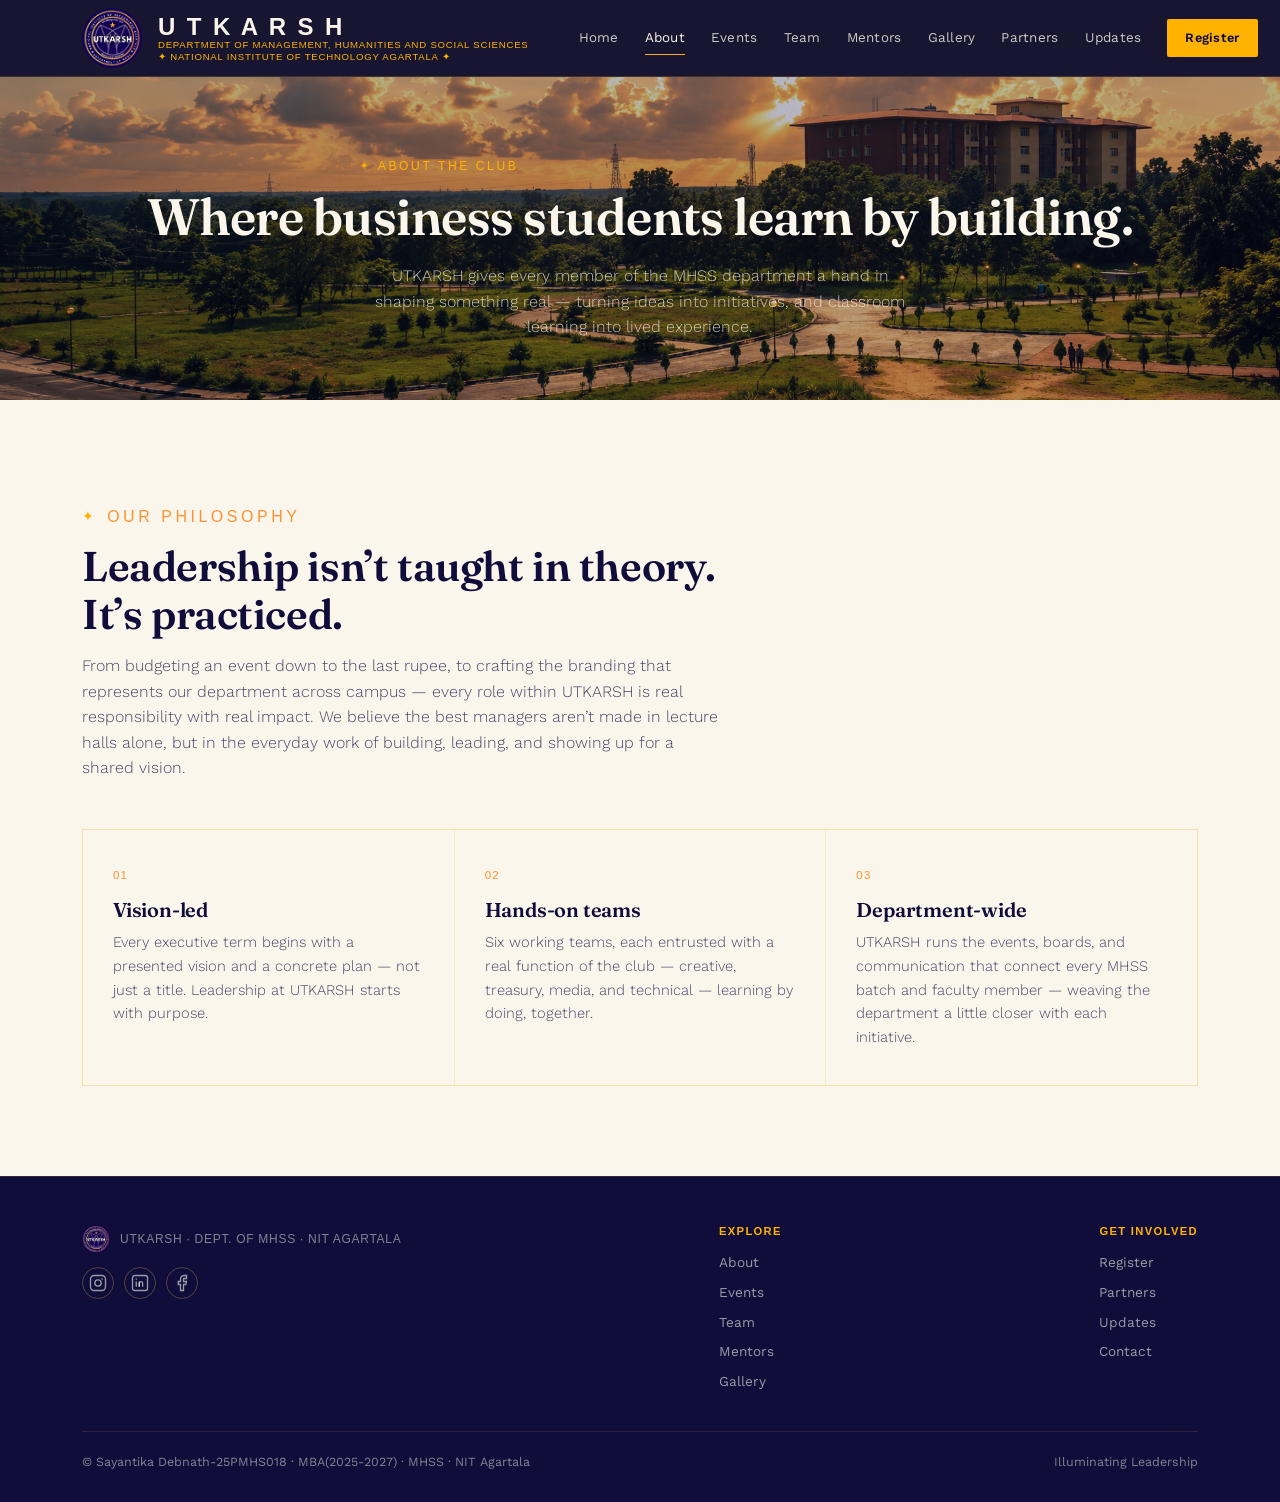
==== commit 844a6dfd: "Update about.html" ====
--- a/about.html
+++ b/about.html
@@ -40,7 +40,10 @@
     </nav>
   </header>
 
-  <section class="page-hero">
+  <section class="page-hero about-hero">
+    <!-- Background Image -->
+    <img src="assets/about-bg.png" alt="" class="page-hero-bg">
+
     <div class="wrap">
       <p class="eyebrow on-dark">About the Club</p>
       <h1>Where business students learn by building.</h1>
@@ -94,7 +97,7 @@
           </div>
 
           <div class="foot-social">
-            <a href="https://www.instagram.com/YOUR_HANDLE" target="_blank" rel="noopener noreferrer"
+            <a href="https://www.instagram.com/utkarsh_management_club/" target="_blank" rel="noopener noreferrer"
               aria-label="Instagram">
               <svg viewBox="0 0 24 24" width="18" height="18" fill="none" stroke="currentColor" stroke-width="1.8">
                 <rect x="2" y="2" width="20" height="20" rx="5" />
@@ -102,14 +105,20 @@
                 <circle cx="17.4" cy="6.6" r="1.1" fill="currentColor" stroke="none" />
               </svg>
             </a>
-            <a href="https://www.linkedin.com/company/YOUR_PAGE" target="_blank" rel="noopener noreferrer"
-              aria-label="LinkedIn">
+            <a href="https://www.linkedin.com/in/utkarsh-illuminating-leadership-119296320/" target="_blank"
+              rel="noopener noreferrer" aria-label="LinkedIn">
               <svg viewBox="0 0 24 24" width="18" height="18" fill="none" stroke="currentColor" stroke-width="1.8">
                 <rect x="2" y="2" width="20" height="20" rx="3" />
                 <line x1="7" y1="10" x2="7" y2="17" />
                 <circle cx="7" cy="6.6" r="1" fill="currentColor" stroke="none" />
                 <path d="M11 17v-4.2c0-1.6 1-2.6 2.4-2.6 1.3 0 2.1.9 2.1 2.6V17" />
                 <line x1="11" y1="10.3" x2="11" y2="17" />
+              </svg>
+            </a>
+            <a href="https://www.facebook.com/profile.php?id=61562861926325&sk=photos" target="_blank"
+              rel="noopener noreferrer" aria-label="Facebook">
+              <svg viewBox="0 0 24 24" width="18" height="18" fill="none" stroke="currentColor" stroke-width="1.8">
+                <path d="M18 2h-3a5 5 0 0 0-5 5v3H7v4h3v8h4v-8h3l1-4h-4V7a1 1 0 0 1 1-1h3z" />
               </svg>
             </a>
           </div>
--- a/css/styles.css
+++ b/css/styles.css
@@ -2,7 +2,7 @@
   --navy-deep: #100d3a;
   --navy: #181257;
   --navy-soft: #241c73;
-  --gold: #f2c14e;
+  --gold: #ffb300;
   --amber: #ff9233;
   --lav: #9089b8;
   --cream: #faf6ec;
@@ -103,7 +103,7 @@
   position: sticky;
   top: 0;
   z-index: 100;
-  background: rgba(16, 13, 58, 0.94);
+  background: rgba(9, 7, 36, 0.94);
   backdrop-filter: blur(12px);
   border-bottom: 1px solid rgba(242, 193, 78, 0.18);
 }
@@ -124,7 +124,7 @@
 
 .brand img {
   height: 60px;
-  width: px;
+  width: 60px;
   border-radius: 50%;
   object-fit: cover;
   flex-shrink: 0;
@@ -221,8 +221,30 @@
   background: none;
   border: none;
   color: var(--cream);
-  font-size: 1.5rem;
+  font-size: 1.6rem;
   cursor: pointer;
+  width: 44px;
+  height: 44px;
+  min-width: 44px;
+  min-height: 44px;
+  align-items: center;
+  justify-content: center;
+  border-radius: 6px;
+  transition: background-color 0.2s ease, color 0.2s ease;
+  flex-shrink: 0;
+  padding: 0;
+  line-height: 1;
+}
+
+.menu-btn:hover,
+.menu-btn:focus-visible {
+  background: rgba(242, 193, 78, 0.15);
+  color: var(--gold);
+}
+
+.menu-btn[aria-expanded="true"] {
+  background: rgba(242, 193, 78, 0.2);
+  color: var(--gold);
 }
 
 /* ---------- BUTTONS ---------- */
@@ -438,6 +460,52 @@
   font-weight: 300;
 }
 
+/* ========== ABOUT PAGE HERO WITH BACKGROUND IMAGE ========== */
+.about-hero {
+  position: relative;
+  overflow: hidden;
+  padding: 100px 0 80px;
+  text-align: center;
+  color: var(--cream);
+}
+
+.page-hero-bg {
+  position: absolute;
+  inset: 0;
+  width: 100%;
+  height: 100%;
+  object-fit: cover;
+  object-position: center;
+  z-index: 0;
+}
+
+/* Dark overlay so text stays readable */
+.about-hero::before {
+  content: "";
+  position: absolute;
+  inset: 0;
+  background: linear-gradient(160deg,
+      rgba(16, 13, 58, 0.30) 100%,
+      rgba(24, 18, 87, 0.5) 100%,
+      rgba(255, 230, 0, 0.20) 100%);
+  z-index: 1;
+}
+
+.about-hero .wrap {
+  position: relative;
+  z-index: 2;
+}
+
+.about-hero h1 {
+  color: var(--cream);
+}
+
+.about-hero p {
+  color: rgba(250, 246, 236, 0.85);
+  max-width: 600px;
+  margin: 0 auto;
+}
+
 /* ---------- TEAMS / CARDS ---------- */
 .team-grid,
 .event-grid,
@@ -534,62 +602,6 @@
   color: rgba(250, 246, 236, 0.72);
 }
 
-/* ---------- GALLERY TIMELINE ---------- */
-.timeline {
-  position: relative;
-  max-width: 800px;
-  margin: 0 auto;
-}
-
-.timeline::before {
-  content: "";
-  position: absolute;
-  left: 28px;
-  top: 0;
-  bottom: 0;
-  width: 2px;
-  background: var(--line);
-}
-
-.timeline-item {
-  position: relative;
-  padding-left: 80px;
-  margin-bottom: 50px;
-}
-
-.timeline-item::before {
-  content: "";
-  position: absolute;
-  left: 20px;
-  top: 8px;
-  width: 18px;
-  height: 18px;
-  border-radius: 50%;
-  background: var(--gold);
-  border: 4px solid var(--cream);
-  box-shadow: 0 0 0 2px var(--gold);
-}
-
-.timeline-year {
-  font-family: 'Arial Black', Arial, sans-serif;
-  font-size: 0.85rem;
-  color: var(--amber);
-  letter-spacing: 0.1em;
-  margin-bottom: 8px;
-}
-
-.timeline-content {
-  background: #fff;
-  border: 1px solid rgba(24, 18, 87, 0.08);
-  padding: 24px;
-  border-radius: 2px;
-}
-
-.timeline-content h3 {
-  font-size: 1.25rem;
-  color: var(--navy-deep);
-  margin-bottom: 10px;
-}
 
 /* ---------- FORMS ---------- */
 .form-card {
@@ -830,28 +842,82 @@
   .nav-links {
     position: fixed;
     top: 76px;
-    left: 11;
+    left: 10;
     right: 0;
     bottom: 50;
-    background: rgba(16, 13, 58, 0.82);
+    width: 25%;
+    background: rgba(16, 13, 58, 0.92);
     backdrop-filter: blur(20px);
     -webkit-backdrop-filter: blur(20px);
     flex-direction: column;
     justify-content: flex-start;
-    padding: 40px 32px;
-    gap: 22px;
+    align-items: stretch;
+    padding: 32px 28px 48px;
+    gap: 8px;
     transform: translateX(100%);
-    transition: transform .3s ease;
+    transition: transform 0.3s ease;
     z-index: 99;
     margin-left: 0;
+
+
   }
 
   .nav-links.open {
     transform: translateX(0);
   }
 
+  .nav-links a {
+    font-size: 1.05rem;
+    padding: 14px 8px;
+    border-bottom: 1px solid rgba(242, 193, 78, 0.12);
+    width: 100%;
+    display: block;
+  }
+
+  .nav-links a:hover,
+  .nav-links a.active {
+    color: var(--gold);
+    background: rgba(242, 193, 78, 0.08);
+  }
+
+  .nav-links a::after {
+    display: none;
+  }
+
+  .nav-links .nav-cta {
+    margin-top: 16px;
+    text-align: center;
+    padding: 14px 20px !important;
+    border-bottom: none;
+    width: 100%;
+    justify-content: center;
+  }
+
   .menu-btn {
-    display: block;
+    display: flex;
+  }
+
+  /* Prevent brand text overflow on narrow screens */
+  .brand-text strong {
+    font-size: 1.2rem;
+  }
+
+  .brand-text .dept,
+  .brand-text .institute {
+    font-size: 0.55rem;
+  }
+
+  .brand img {
+    height: 48px;
+    width: 48px;
+  }
+
+  nav.wrap {
+    height: 68px;
+  }
+
+  .nav-links {
+    top: 68px;
   }
 
   .timeline::before {
@@ -869,15 +935,66 @@
 
 @media (max-width:560px) {
   .wrap {
-    padding: 0 20px;
+    padding: 0 18px;
   }
 
   section {
-    padding: 70px 0;
+    padding: 60px 0;
   }
 
   .form-card {
-    padding: 28px 20px;
+    padding: 24px 18px;
+  }
+
+  .brand {
+    gap: 10px;
+  }
+
+  .brand-text strong {
+    font-size: 1.05rem;
+    letter-spacing: 0.06em;
+  }
+
+  .brand-text .dept,
+  .brand-text .institute {
+    font-size: 0.5rem;
+    letter-spacing: 0.04em;
+  }
+
+  .brand img {
+    height: 42px;
+    width: 42px;
+  }
+
+  nav.wrap {
+    height: 64px;
+  }
+
+  .nav-links {
+    top: 64px;
+    padding: 24px 20px 40px;
+  }
+
+  .nav-links a {
+    font-size: 1rem;
+    padding: 13px 6px;
+  }
+
+  .hero {
+    padding: 64px 0 80px;
+  }
+
+  .hero h1 {
+    font-size: clamp(2rem, 8vw, 2.8rem);
+  }
+
+  .btn {
+    padding: 12px 20px;
+    font-size: 0.85rem;
+  }
+
+  .page-hero {
+    padding: 60px 0 48px;
   }
 }
 
@@ -1119,6 +1236,42 @@
   }
 }
 
+/* ========== MENTORS - Double Line Gold Frame ========== */
+.mentor-frame::before {
+  content: "";
+  position: absolute;
+  inset: 13px;
+  border: 1.5px solid var(--gold);
+  border-radius: 4px;
+  pointer-events: none;
+  z-index: 2;
+  opacity: 0.9;
+  transition: all 0.35s ease;
+}
+
+/* Outer second line */
+.mentor-frame::after {
+  content: "";
+  position: absolute;
+  inset: 8px;
+  border: 2px solid var(--gold);
+  border-radius: 5px;
+  pointer-events: none;
+  z-index: 2;
+  opacity: 0.85;
+  transition: all 0.35s ease;
+}
+
+/* Hover effect */
+.mentor-card:hover .mentor-frame::before {
+  inset: 9px;
+}
+
+.mentor-card:hover .mentor-frame::after {
+  inset: 4px;
+  box-shadow: 0 0 12px rgba(242, 193, 78, 0.35);
+}
+
 /* ========== TEAM PAGE ========== */
 .section-label {
   margin-bottom: 28px;
@@ -1235,7 +1388,7 @@
 
 .member-email {
   display: inline-block;
-  font-size: 0.82rem;
+  font-size: 0.65rem;
   color: var(--navy);
   transition: color 0.2s ease;
   margin-top: auto;
@@ -1334,8 +1487,8 @@
 
 .quick-links-section .card {
   background: rgba(255, 255, 255, 0.50);
-  backdrop-filter: blur(8px);
-  -webkit-backdrop-filter: blur(8px);
+  backdrop-filter: blur(1px);
+  -webkit-backdrop-filter: blur(1px);
   border: 1px solid rgba(255, 255, 255, 0.25);
   border-radius: 8px;
   padding: 28px 24px;
@@ -1375,3 +1528,507 @@
     grid-template-columns: 1fr;
   }
 }
+
+/* ========== HERO BACKGROUND IMAGE ========== */
+.hero {
+  position: relative;
+  overflow: hidden;
+  color: var(--cream);
+  padding: 96px 0 110px;
+}
+
+.hero-bg {
+  position: absolute;
+  inset: 0;
+  width: 100%;
+  height: 100%;
+  object-fit: cover;
+  z-index: 0;
+}
+
+/* Dark overlay so text stays readable */
+.hero::before {
+  content: "";
+  position: absolute;
+  inset: 0;
+  background: linear-gradient(160deg,
+      rgba(16, 13, 58, 0.80) 0%,
+      rgba(24, 18, 87, 0.30) 55%,
+      rgba(38, 10, 101, 0.8) 100%);
+  z-index: 1;
+}
+
+.hero .wrap {
+  position: relative;
+  z-index: 2;
+}
+
+/* Easy color controls */
+.hero .eyebrow.on-dark {
+  color: var(--gold);
+}
+
+.hero h1 {
+  color: var(--cream);
+}
+
+.hero h1 em {
+  color: var(--gold);
+}
+
+.hero p.lede {
+  color: rgba(250, 246, 236, 0.82);
+}
+
+/* ========== SPECIAL FRAMES FOR LEADERS & HEADS ========== */
+
+/* Leaders (President, VP, GS) - Double gold frame + glow */
+.member-card.featured .frame-border {
+  border: 2.5px solid var(--gold);
+  inset: 10px;
+  box-shadow:
+    0 0 0 4px rgba(242, 193, 78, 0.15),
+    0 0 20px rgba(242, 193, 78, 0.35);
+  border-radius: 6px;
+}
+
+.member-card.featured:hover .frame-border {
+  inset: 7px;
+  box-shadow:
+    0 0 0 5px rgba(242, 193, 78, 0.2),
+    0 0 28px rgba(242, 193, 78, 0.5);
+}
+
+/* ========== TEAM HEADS - Double Line Gold Frame ========== */
+.member-card.head .frame-border {
+  border: 1.5px solid var(--gold);
+  inset: 12px;
+  border-radius: 5px;
+  box-shadow: 0 0 12px rgba(242, 193, 78, 0.35);
+  position: absolute;
+}
+
+/* Outer second line */
+.member-card.head .member-frame::after {
+  content: "";
+  position: absolute;
+  inset: 8px;
+  border: 1.8px solid var(--gold);
+  border-radius: 5px;
+  pointer-events: none;
+  z-index: 2;
+  opacity: 0.9;
+  transition: all 0.35s ease;
+}
+
+/* Hover effect */
+.member-card.head:hover .frame-border {
+  inset: 9px;
+}
+
+.member-card.head:hover .member-frame::after {
+  inset: 4px;
+  box-shadow: 0 0 12px rgba(242, 193, 78, 0.35);
+}
+
+/* ========== GALLERY PAGE – CLEAN FINAL VERSION ========== */
+
+.gallery-hero {
+  position: relative;
+  overflow: hidden;
+  padding: 100px 0 90px;
+}
+
+.hero-bg-video {
+  position: absolute;
+  inset: 0;
+  width: 100%;
+  height: 100%;
+  object-fit: cover;
+  object-position: center;
+  z-index: 0;
+}
+
+.hero-video-overlay {
+  position: absolute;
+  inset: 0;
+  background: linear-gradient(160deg,
+      rgba(16, 13, 58, 0.10) 100%,
+      rgba(24, 18, 87, 0.5) 100%,
+      rgba(255, 200, 1, 0.20) 100%);
+  z-index: 1;
+}
+
+.gallery-hero .wrap {
+  position: relative;
+  z-index: 2;
+  text-align: center;
+}
+
+.gallery-hero .mute-btn {
+  position: absolute;
+  bottom: 24px;
+  right: 24px;
+  background: rgba(16, 13, 58, 0.8);
+  color: white;
+  border: none;
+  width: 42px;
+  height: 42px;
+  border-radius: 50%;
+  cursor: pointer;
+  font-size: 16px;
+  display: flex;
+  align-items: center;
+  justify-content: center;
+  z-index: 5;
+  transition: background 0.2s ease;
+}
+
+.gallery-hero .mute-btn:hover {
+  background: rgba(16, 13, 58, 0.95);
+}
+
+/* Social Feed Section */
+.social-feed-section {
+  padding: 80px 0 100px;
+  background: var(--cream);
+  min-height: 60vh;
+}
+
+.section-head.text-center {
+  margin-left: auto;
+  margin-right: auto;
+  margin-bottom: 48px;
+}
+
+.feed-toggle {
+  position: relative;
+  display: inline-flex;
+  background: rgba(24, 18, 87, 0.06);
+  border-radius: 50px;
+  padding: 5px;
+  margin: 28px auto 0;
+  gap: 4px;
+}
+
+.feed-tab {
+  position: relative;
+  z-index: 2;
+  display: inline-flex;
+  align-items: center;
+  gap: 8px;
+  padding: 11px 22px;
+  border: none;
+  background: transparent;
+  font-family: 'Work Sans', sans-serif;
+  font-size: 0.9rem;
+  font-weight: 500;
+  color: var(--ink-soft);
+  cursor: pointer;
+  border-radius: 50px;
+  transition: color 0.25s ease;
+}
+
+.feed-tab.active {
+  color: var(--navy-deep);
+}
+
+/* Update this part */
+.feed-slider {
+  position: absolute;
+  top: 5px;
+  left: 5px;
+  height: calc(100% - 10px);
+  width: calc(33.333% - 5px);
+  /* changed for 3 tabs */
+  background: #fff;
+  border-radius: 50px;
+  box-shadow: 0 4px 14px rgba(16, 13, 58, 0.12);
+  transition: transform 0.3s cubic-bezier(0.4, 0, 0.2, 1);
+  z-index: 1;
+}
+
+/* Positions for 3 tabs */
+.feed-toggle[data-active="linkedin"] .feed-slider {
+  transform: translateX(100%);
+}
+
+.feed-toggle[data-active="facebook"] .feed-slider {
+  transform: translateX(200%);
+}
+
+/* Panels */
+.feed-panel {
+  display: none;
+  margin-top: 40px;
+  animation: fadeIn 0.35s ease;
+}
+
+.feed-panel.active {
+  display: block;
+}
+
+@keyframes fadeIn {
+  from {
+    opacity: 0;
+    transform: translateY(12px);
+  }
+
+  to {
+    opacity: 1;
+    transform: translateY(0);
+  }
+}
+
+/* Instagram Grid */
+.instagram-masonry {
+  display: grid;
+  grid-template-columns: repeat(3, 1fr);
+  gap: 24px;
+  max-width: 1100px;
+  margin: 0 auto;
+}
+
+.instagram-embed-item {
+  background: #fff;
+  border-radius: 12px;
+  overflow: hidden;
+  box-shadow: 0 8px 28px rgba(16, 13, 58, 0.08);
+  border: 1px solid rgba(24, 18, 87, 0.06);
+  width: 100%;
+  transition: transform 0.25s ease, box-shadow 0.25s ease;
+}
+
+.instagram-embed-item:hover {
+  transform: translateY(-4px);
+  box-shadow: 0 14px 36px rgba(16, 13, 58, 0.12);
+}
+
+.instagram-embed-item iframe,
+.instagram-embed-item blockquote,
+.instagram-embed-item .instagram-media {
+  width: 100% !important;
+  max-width: 100% !important;
+  min-width: 0 !important;
+  margin: 0 !important;
+}
+
+/* LinkedIn */
+.linkedin-feed-wrap {
+  max-width: 900px;
+  margin: 0 auto;
+  min-height: 450px;
+}
+
+/* Responsive */
+@media (max-width: 980px) {
+  .instagram-masonry {
+    grid-template-columns: repeat(2, 1fr);
+    gap: 18px;
+  }
+}
+
+@media (max-width: 600px) {
+  .gallery-hero {
+    padding: 80px 0 70px;
+  }
+
+  .gallery-hero .mute-btn {
+    bottom: 16px;
+    right: 16px;
+    width: 40px;
+    height: 40px;
+  }
+
+  .instagram-masonry {
+    grid-template-columns: 1fr;
+  }
+}
+
+/* ========== REUSABLE PAGE HERO WITH BACKGROUND IMAGE ========== */
+.page-hero.has-bg {
+  position: relative;
+  overflow: hidden;
+  padding: 100px 0 80px;
+  text-align: center;
+  color: var(--cream);
+}
+
+.page-hero-bg {
+  position: absolute;
+  inset: 0;
+  width: 100%;
+  height: 100%;
+  object-fit: cover;
+  object-position: center;
+  z-index: 0;
+}
+
+.page-hero.has-bg::before {
+  content: "";
+  position: absolute;
+  inset: 0;
+  background: linear-gradient(160deg,
+      rgba(16, 13, 58, 0.30) 100%,
+      rgba(24, 18, 87, 0.5) 100%,
+      rgba(16, 13, 58, 0.8) 100%);
+  z-index: 1;
+}
+
+.page-hero.has-bg .wrap {
+  position: relative;
+  z-index: 2;
+}
+
+.page-hero.has-bg h1 {
+  color: var(--cream);
+}
+
+.page-hero.has-bg p {
+  color: rgba(250, 246, 236, 0.85);
+  max-width: 600px;
+  margin: 0 auto;
+}
+
+/* ========== CONTACT SOCIAL ICONS ========== */
+.contact-social {
+  display: flex;
+  justify-content: center;
+  align-items: center;
+  gap: 15px;
+  margin: 30px auto 0;
+}
+
+.contact-social a {
+  display: flex;
+  align-items: center;
+  justify-content: center;
+  width: 46px;
+  height: 46px;
+  border-radius: 50%;
+  border: 1.5px solid rgba(26, 23, 48, 0.25);
+  color: #1a1730;
+  /* blackish color */
+  transition: all 0.25s ease;
+}
+
+.contact-social a:hover {
+  background: #ffc400;
+  border-color: #ffc800;
+  color: #0a0909;
+  transform: translateY(-3px);
+}
+
+.contact-social svg {
+  width: 20px;
+  height: 20px;
+}
+
+/* ========== UPDATES PAGE – ACCORDION ========== */
+.notice-accordion {
+  display: flex;
+  flex-direction: column;
+  gap: 14px;
+  max-width: 820px;
+}
+
+.notice-item {
+  background: #fff;
+  border: 1px solid rgba(24, 18, 87, 0.08);
+  border-radius: 8px;
+  overflow: hidden;
+  transition: box-shadow 0.25s ease;
+}
+
+.notice-item.active {
+  box-shadow: 0 8px 28px rgba(16, 13, 58, 0.08);
+}
+
+.notice-header {
+  width: 100%;
+  display: flex;
+  justify-content: space-between;
+  align-items: center;
+  padding: 20px 24px;
+  background: none;
+  border: none;
+  cursor: pointer;
+  text-align: left;
+  font-family: inherit;
+}
+
+.notice-left {
+  display: flex;
+  flex-direction: column;
+  gap: 6px;
+}
+
+.notice-date {
+  font-family: 'Arial Black', Arial, sans-serif;
+  font-size: 0.7rem;
+  letter-spacing: 0.08em;
+  color: var(--amber);
+}
+
+.notice-header h4 {
+  font-size: 1.05rem;
+  color: var(--navy-deep);
+  font-weight: 600;
+  margin: 0;
+}
+
+.notice-toggle {
+  font-size: 1.4rem;
+  font-weight: 300;
+  color: var(--navy-deep);
+  transition: transform 0.25s ease;
+  flex-shrink: 0;
+  margin-left: 16px;
+}
+
+.notice-item.active .notice-toggle {
+  transform: rotate(45deg);
+}
+
+.notice-body {
+  max-height: 0;
+  overflow: hidden;
+  transition: max-height 0.35s ease, padding 0.35s ease;
+  padding: 0 24px;
+}
+
+.notice-item.active .notice-body {
+  max-height: 800px;
+  padding: 0 24px 24px;
+}
+
+.notice-body p {
+  font-size: 0.95rem;
+  color: var(--ink-soft);
+  line-height: 1.65;
+  margin-bottom: 12px;
+}
+
+.notice-body ul {
+  margin: 12px 0 16px 20px;
+  color: var(--ink-soft);
+  font-size: 0.95rem;
+  line-height: 1.6;
+}
+
+.notice-body li {
+  margin-bottom: 6px;
+}
+
+.notice-source {
+  font-style: italic;
+  color: var(--amber) !important;
+  margin-top: 10px !important;
+}
+
+/* Optional image inside notice */
+.notice-img {
+  width: 100%;
+  border-radius: 6px;
+  margin-top: 16px;
+}
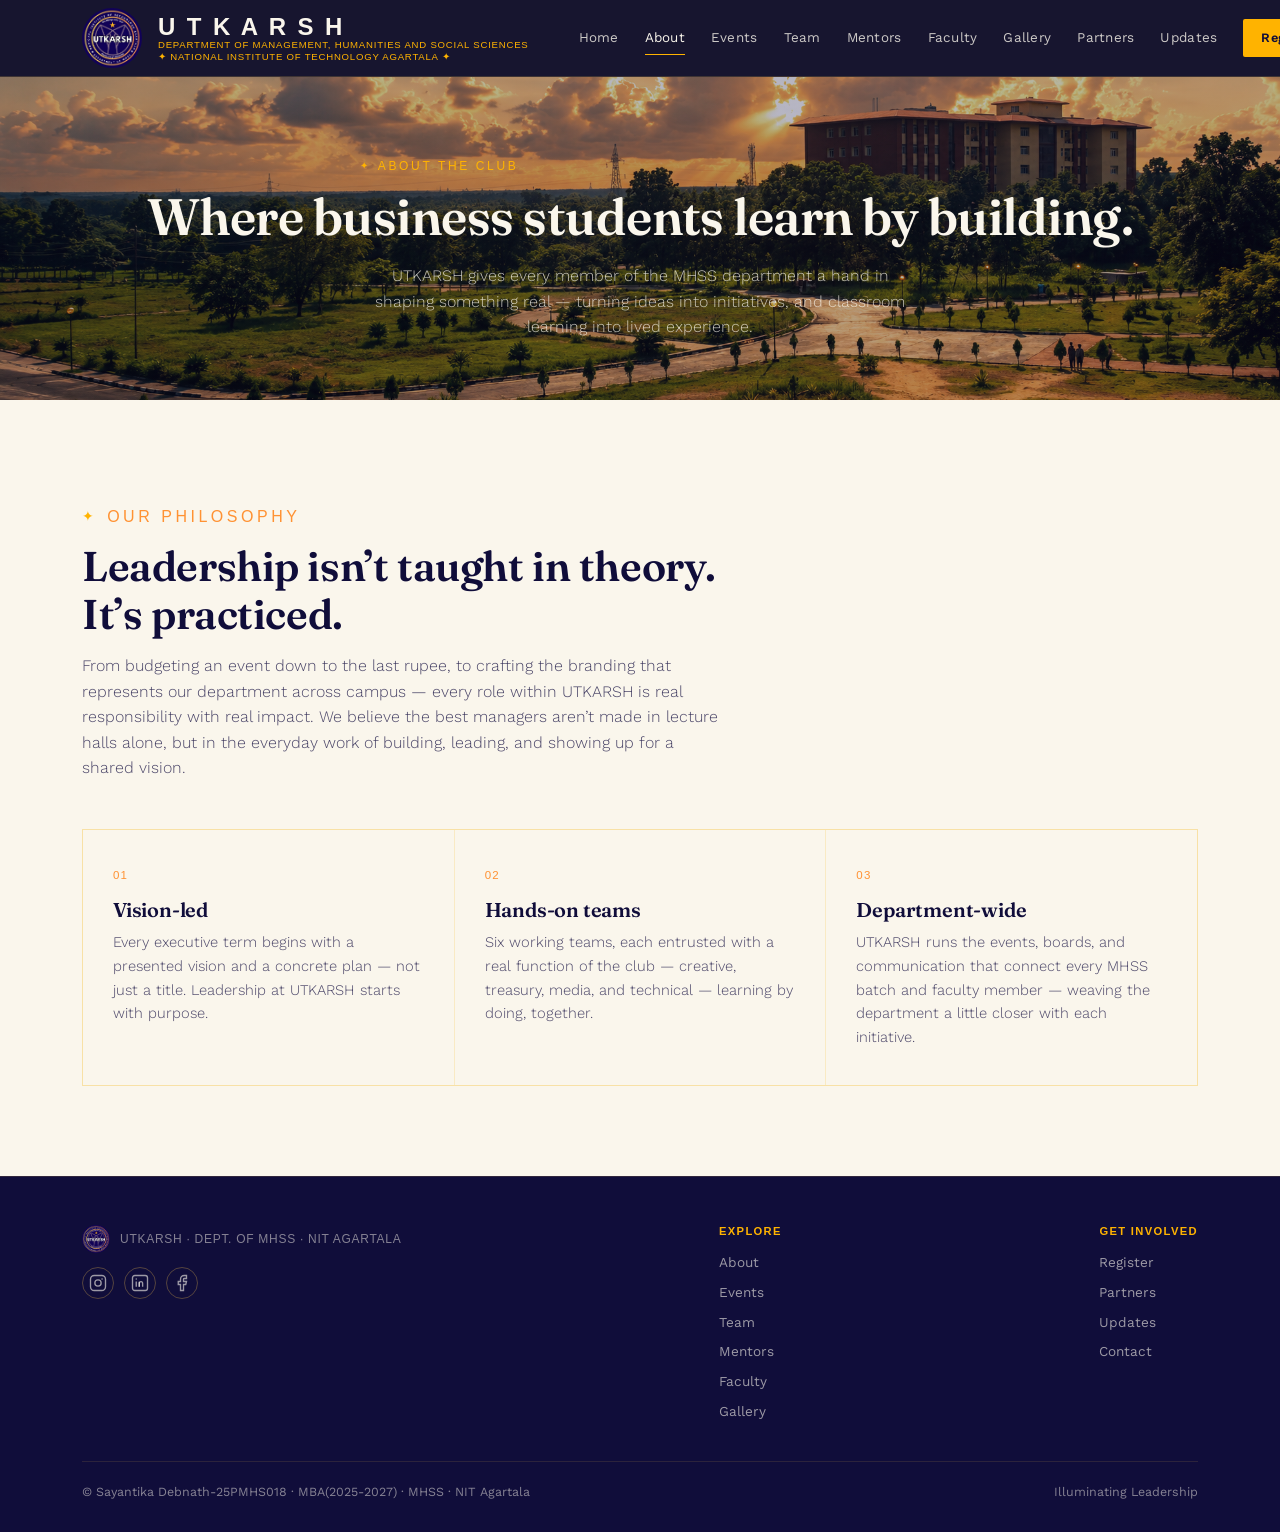
==== commit d681fa07: "Update about.html" ====
--- a/about.html
+++ b/about.html
@@ -31,6 +31,7 @@
         <a href="events.html">Events</a>
         <a href="team.html">Team</a>
         <a href="mentors.html">Mentors</a>
+        <a href="faculty.html">Faculty</a>
         <a href="gallery.html">Gallery</a>
         <a href="partners.html">Partners</a>
         <a href="updates.html">Updates</a>
@@ -130,6 +131,7 @@
           <a href="events.html">Events</a>
           <a href="team.html">Team</a>
           <a href="mentors.html">Mentors</a>
+          <a href="faculty.html">Faculty</a>
           <a href="gallery.html">Gallery</a>
         </div>
         <div class="foot-col">
